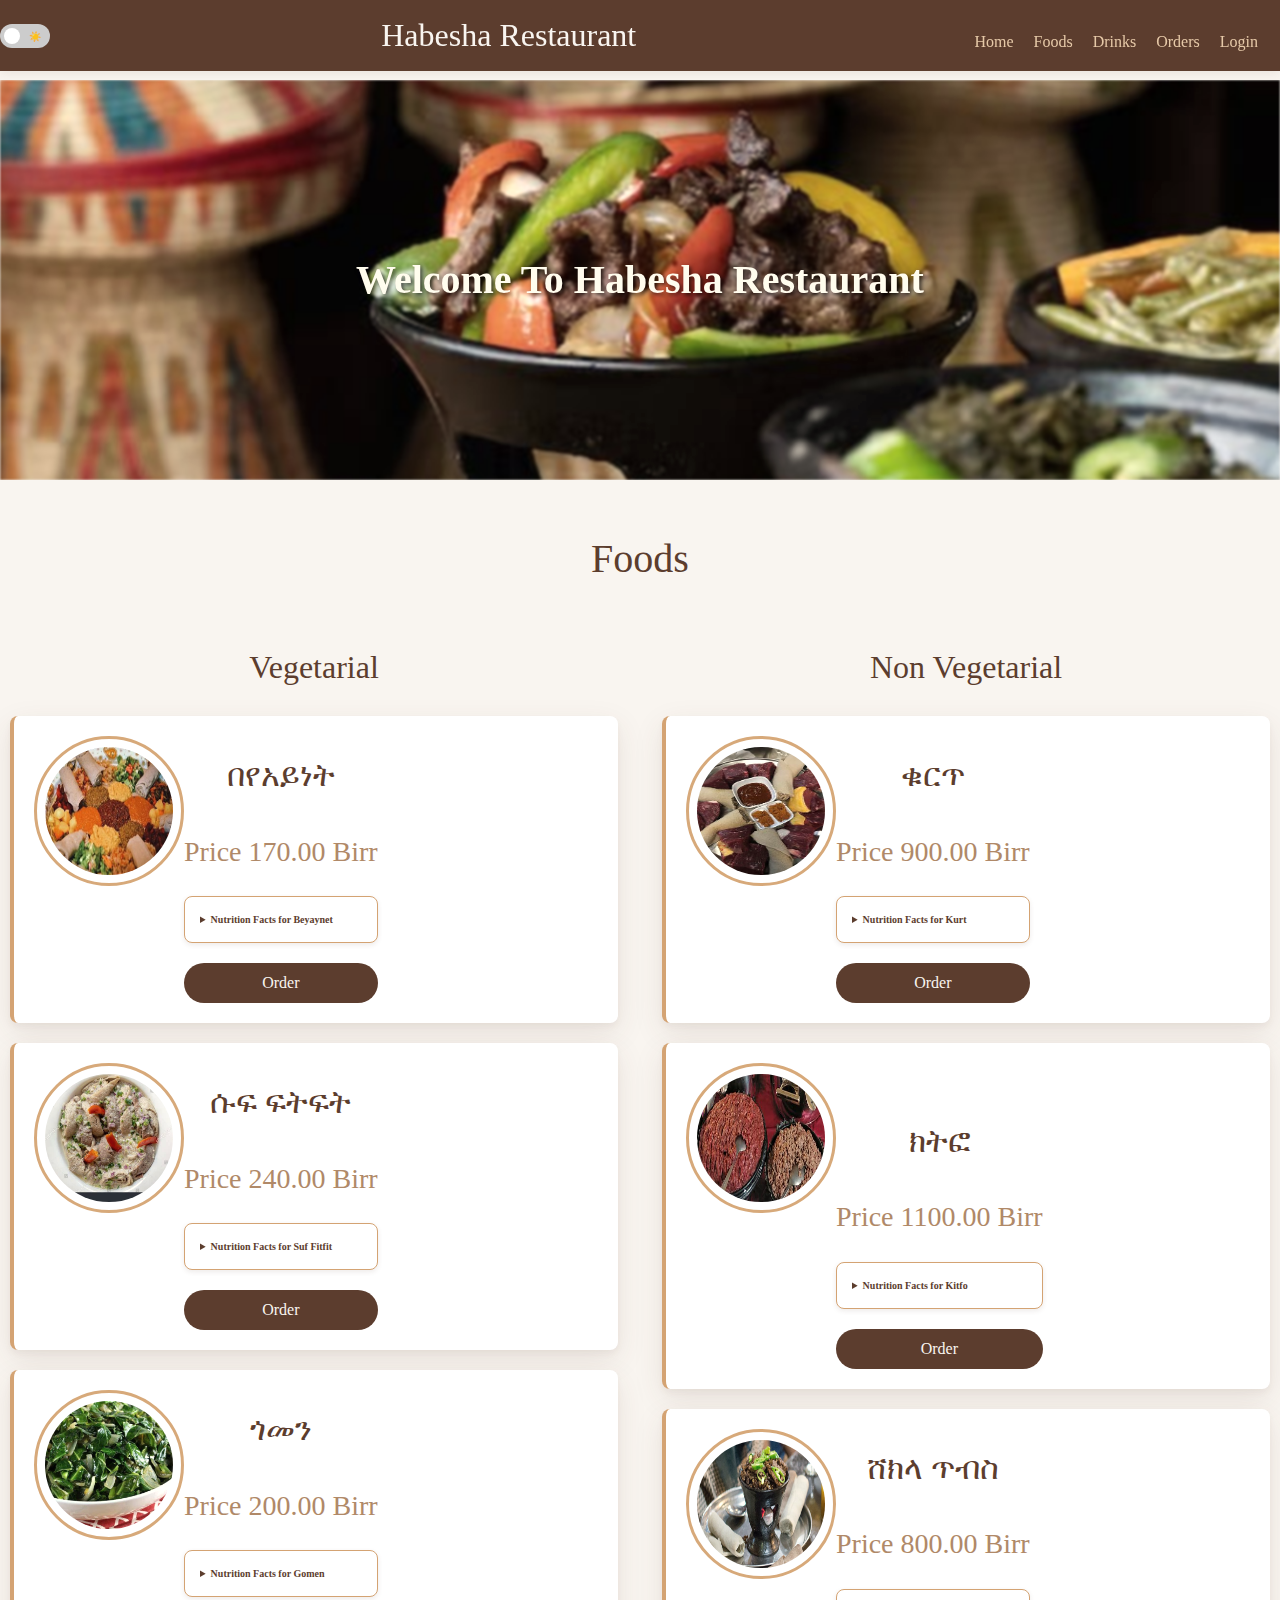
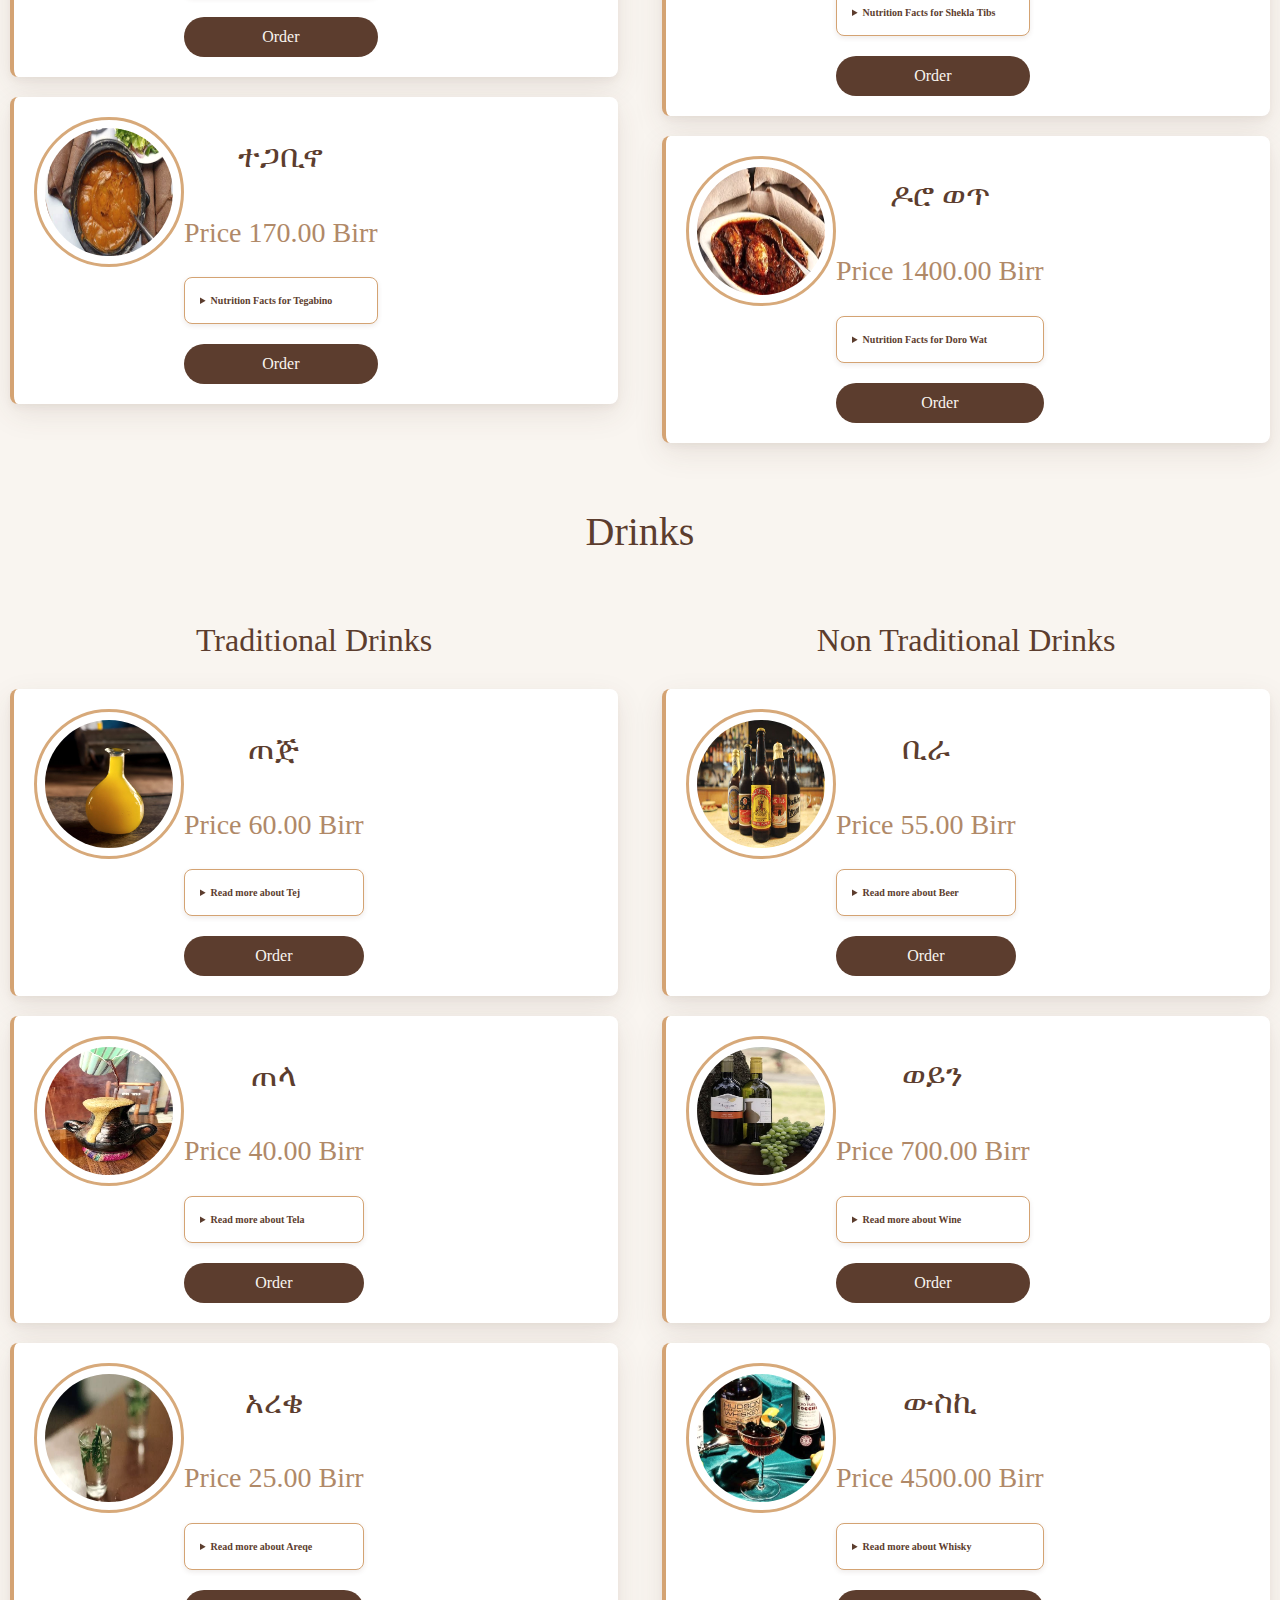
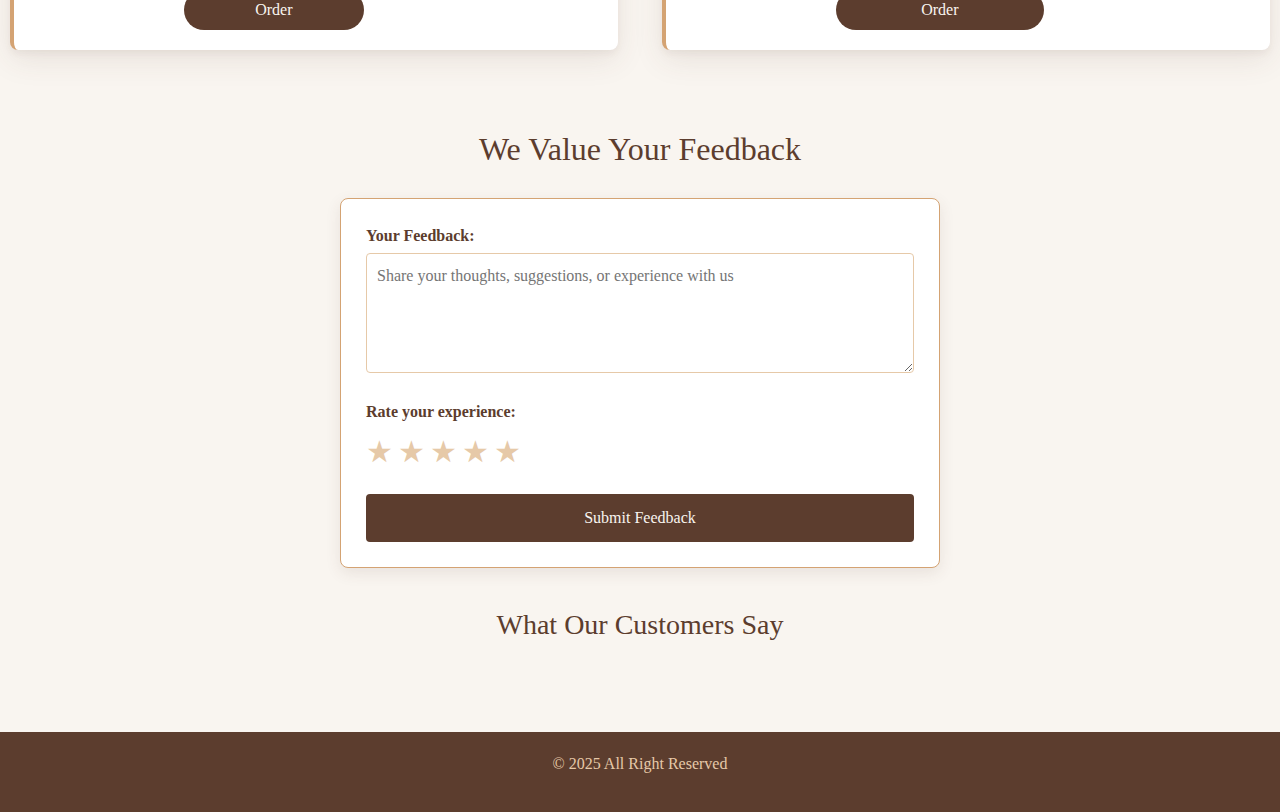
==== index.html @ 614ded80 "add enhanced dark mode feature in all pages" ====
<!DOCTYPE html>
<html lang="en">
<head>
    <meta charset="UTF-8">
    <meta name="viewport" content="width=device-width, initial-scale=1.0">
    <title>RESTAURANT MENU</title>
    <link href="https://cdn.jsdelivr.net/npm/bootstrap@5.3.3/dist/css/bootstrap.min.css" rel="stylesheet" integrity="sha384-QWTKZyjpPEjISv5WaRU9OFeRpok6YctnYmDr5pNlyT2bRjXh0JMhjY6hW+ALEwIH" crossorigin="anonymous">
    <link rel="stylesheet" href="styles/style.css">
</head>
<body>
    <div class="all">
        <div class="header">
            <div class="theme-switch-wrapper">
                <label class="theme-switch" for="checkbox">
                    <input type="checkbox" id="checkbox" />
                    <div class="slider"></div>
                </label>
            </div>
            
            <h1 class="">Habesha Restaurant</h1>
            <div class="menu-toggle">
                <span></span>
                <span></span>
                <span></span>
            </div>
            <nav class="">
                <a href="#home">Home</a>
                <a href="#foods">Foods</a>
                <a href="#drinks">Drinks</a>
                <a href="cart.html">Orders</a>
                <a href="login.html">Login</a>
            </nav>
            
        </div>
        
        <div class="home" id="home">
            <div class="main">
                <h1>Welcome To Habesha Restaurant</h1>
            </div>
            <div class="foods" id="foods">
                <h1>Foods</h1>
                <div class="food-type row">
                    <div class="vegetarial col-xs-12 col-sm-6">
                        <h2>Vegetarial</h2>
                        <div class="aynet">
                            <img src="images/aynet.jpg" alt="">
                        <div class="description">
                            <h2>በየአይነት</h2>
                            <h3>Price 170.00 Birr</h3>
                            <details>
                                <summary>Nutrition Facts for Beyaynet</summary>
                                <p><strong>Calories:</strong> 350-450 kcal</p>
                                <p><strong>Carbohydrates:</strong> 60-80g</p>
                                <p><strong>Protein:</strong> 15-20g</p>
                                <p><strong>Fat:</strong> 5-10g</p>
                                <p><strong>Cholesterol:</strong> 0mg</p>
                            </details>
                            <button>Order</button>
                        </div>
                        </div>
                        <div class="suf">
                            <img src="images/suf.jpg" alt="">
                        <div class="description">
                            <h2>ሱፍ ፍትፍት</h2>
                            <h3>Price 240.00 Birr</h3>
                            <details>
                                <summary>Nutrition Facts for Suf Fitfit</summary>
                                <p><strong>Calories:</strong> 350-450 kcal</p>
                                <p><strong>Carbohydrates:</strong> 30-40g</p>
                                <p><strong>Protein:</strong> 10-15g</p>
                                <p><strong>Fat:</strong> 20-30g</p>
                                <p><strong>Cholesterol:</strong> 0mg</p>
                            </details>
                            <button>Order</button>
                        </div>
                        </div>
                        <div class="gomen">
                            <img src="images/gomen.jpg" alt="">
                        <div class="description">
                            <h2>ጎመን</h2>
                            <h3>Price 200.00 Birr</h3>
                            <details>
                                <summary>Nutrition Facts for Gomen</summary>
                                <p><strong>Calories:</strong> 150-200 kcal</p>
                                <p><strong>Carbohydrates:</strong> 10-15g</p>
                                <p><strong>Protein:</strong> 5-10g</p>
                                <p><strong>Fat:</strong> 10-15g</p>
                                <p><strong>Cholesterol:</strong> 15-30mg</p>
                            </details>
                            <button>Order</button>
                        </div>
                        </div>
                        <div class="shuro">
                            <img src="images/tegabino.jpg" alt="">
                        <div class="description">
                            <h2>ተጋቢኖ</h2>
                            <h3>Price 170.00 Birr</h3>
                            <details>
                                <summary>Nutrition Facts for Tegabino</summary>
                                <p><strong>Calories:</strong> 300-400 kcal</p>
                                <p><strong>Carbohydrates:</strong> 45-60g</p>
                                <p><strong>Protein:</strong> 20-25g</p>
                                <p><strong>Fat:</strong> 5-10g</p>
                                <p><strong>Cholesterol:</strong> 0mg</p>
                            </details>
                            <button>Order</button>
                        </div>
                        </div>
                    </div>
                    <div class="non-vegetarial col-xs-12 col-sm-6">
                        <h2>Non Vegetarial</h2>
                        <div class="kurt">
                            <img src="images/kurt.jpg" alt="">
                        <div class="description">
                            <h2>ቁርጥ</h2>
                            <h3>Price 900.00 Birr</h3>
                            <details>
                                <summary>Nutrition Facts for Kurt</summary>
                                <p><strong>Calories:</strong> 250-300 kcal</p>
                                <p><strong>Carbohydrates:</strong> 0g</p>
                                <p><strong>Protein:</strong> 40-50g</p>
                                <p><strong>Fat:</strong> 10-15g</p>
                                <p><strong>Cholesterol:</strong> 80-120mg</p>
                            </details>
                            <button>Order</button>
                        </div>
                        </div>
                        <div class="kitfo">
                            <img src="images/kitfo.jpg" alt="">
                        <div class="description">
                            <h2><br>ክትፎ<br></h2>
                            <h3>Price 1100.00 Birr</h3>
                            <details>
                                <summary>Nutrition Facts for Kitfo</summary>
                                <p><strong>Calories:</strong> 500-600 kcal</p>
                                <p><strong>Carbohydrates:</strong> 0-5g</p>
                                <p><strong>Protein:</strong> 40-50g</p>
                                <p><strong>Fat:</strong> 40-50g</p>
                                <p><strong>Cholesterol:</strong> 120-150mg</p>
                            </details>
                            <button>Order</button>
                        </div>
                        </div>
                        <div class="shekla">
                            <img src="images/shekila.jpg" alt="">
                        <div class="description">
                            <h2>ሸክላ ጥብስ</h2>
                            <h3>Price 800.00 Birr</h3>
                            <details>
                                <summary>Nutrition Facts for Shekla Tibs</summary>
                                <p><strong>Calories:</strong> 450-550 kcal</p>
                                <p><strong>Carbohydrates:</strong> 10-20g</p>
                                <p><strong>Protein:</strong> 40-50g</p>
                                <p><strong>Fat:</strong> 30-40g</p>
                                <p><strong>Cholesterol:</strong> 80-120mg</p>
                            </details>
                            <button>Order</button>
                        </div>
                        </div>
                        <div class="doro">
                            <img src="images/doro.jpg" alt="">
                        <div class="description">
                            <h2>ዶሮ ወጥ</h2>
                            <h3>Price 1400.00 Birr</h3>
                            
                            <details>
                                <summary>Nutrition Facts for Doro Wat</summary>
                                <p><strong>Calories:</strong> 400-500 kcal</p>
                                <p><strong>Carbohydrates:</strong> 15-20g</p>
                                <p><strong>Protein:</strong> 35-40g</p>
                                <p><strong>Fat:</strong> 25-30g</p>
                                <p><strong>Cholesterol:</strong> 250-300mg</p>
                              </details> 
                              <button>Order</button>
                        </div>                         
                        </div>
                    </div>
            </div>
            <div class="drinks" id="drinks">
                <h1>Drinks</h1>
                <div class="drink-type row">
                    <div class="traditional-drinks col-xs-12 col-sm-6">
                        <h2>Traditional Drinks</h2>
                        <div class="tej">
                            <img src="images/tej.jpg" alt="">
                        <div class="description">
                            <h2>ጠጅ</h2>
                            <h3>Price 60.00 Birr</h3>
                            <details>
                                <summary>Read more about Tej</summary>
                                <p>Alcohol Content: <strong>6-11% ABV</strong></p>
                                <p>Tej is a traditional Ethiopian honey wine, fermented with gesho leaves. It has a sweet and slightly tangy taste.</p>
                              </details>
                            <button>Order</button>
                        </div>
                        </div>
                        <div class="tela">
                            <img src="images/tela.jpg" alt="">
                        <div class="description">
                            <h2>ጠላ</h2>
                            <h3>Price 40.00 Birr</h3>
                            <details>
                                <summary>Read more about Tela</summary>
                                <p>Alcohol Content: <strong>2-6% ABV</strong></p>
                                <p>Tella is a homemade Ethiopian and Eritrean beer brewed from barley, maize, wheat, or teff, with gesho leaves for fermentation.</p>
                              </details>
                            <button>Order</button>
                        </div>
                        </div>
                        <div class="areqe">
                            <img src="images/areqe.jpg" alt="">
                        <div class="description">
                            <h2>አረቄ</h2>
                            <h3>Price 25.00 Birr</h3>
                            <details>
                                <summary>Read more about Areqe </summary>
                                <p>Alcohol Content: <strong>40-50% ABV</strong></p>
                                <p>Areqe is a strong, clear distilled Ethiopian spirit, often homemade and known for its high alcohol concentration.</p>
                              </details>
                            <button>Order</button>
                        </div>
                        </div>
                    </div>
                    <div class="non-traditional-drinks col-xs-12 col-sm-6">
                        <h2>Non Traditional Drinks</h2>
                        <div class="beer">
                            <img src="images/beer.jpg" alt="">
                        <div class="description">
                            <h2>ቢራ</h2>
                            <h3>Price 55.00 Birr</h3>
                            <details>
                                <summary>Read more about Beer</summary>
                                <p>Alcohol Content: <strong>4-7% ABV</strong></p>
                                <p>Beer is a fermented alcoholic beverage made from barley, hops, water, and yeast. Types include lager, ale, stout, and pilsner.</p>
                              </details>
                            <button>Order</button>
                        </div>
                        </div>
                        <div class="wine">
                            <img src="images/wine.jpg" alt="">
                        <div class="description">
                            <h2>ወይን</h2>
                            <h3>Price 700.00 Birr</h3>
                            <details>
                                <summary>Read more about Wine</summary>
                                <p>Alcohol Content: <strong>10-15% ABV</strong></p>
                                <p>Wine is an alcoholic beverage made from fermented grapes. Varieties include red, white, rosé, sparkling, and fortified wines.</p>
                              </details>                           
                            <button>Order</button>
                        </div>
                        </div>
                        <div class="whisky">
                            <img src="images/whisky.jpg" alt="">
                        <div class="description">
                            <h2>ውስኪ</h2>
                            <h3>Price 4500.00 Birr</h3>
                            <details>
                                <summary>Read more about Whisky </summary>
                                <p>Alcohol Content: <strong>40-50% ABV</strong></p>
                                <p>Whisky is a distilled alcoholic drink made from fermented grain mash and aged in wooden casks. Popular types include Scotch, Irish whiskey, bourbon, and rye whiskey.</p>
                              </details>
                            <button>Order</button>
                        </div>
                        </div>
                    </div>
                </div>
            </div>
        </div>
    </div>
    <div class="feedback-section" id="feedback">
        <h2>We Value Your Feedback</h2>
        <div class="feedback-form">
            <div class="form-group">
                <label for="comment">Your Feedback:</label>
                <textarea id="comment" placeholder="Share your thoughts, suggestions, or experience with us"></textarea>
            </div>
            <div class="rating">
                <p>Rate your experience:</p>
                <div class="stars">
                    <span class="star" data-rating="1">★</span>
                    <span class="star" data-rating="2">★</span>
                    <span class="star" data-rating="3">★</span>
                    <span class="star" data-rating="4">★</span>
                    <span class="star" data-rating="5">★</span>
                </div>
            </div>
            <button id="submit-feedback">Submit Feedback</button>
        </div>
        <div class="comments-container">
            <h3>What Our Customers Say</h3>
            <div id="comments-list">
            </div>
        </div>
    </div>
    
    <div class="footer">
        <p>&copy; 2025 All Right Reserved </p>
    </div>
    </div>

    <script src="scripts/main.js"></script>
</body>
</html>
---- styles/style.css ----
/* Dark mode toggle switch styles and variables */
:root {
    /* Light mode (default) variables */
    --bg-color: #f9f5f0;
    --header-bg: #5c3d2e;
    --header-text: #f9f5f0;
    --nav-link: #e6c9a8;
    --nav-hover-bg: #d4a373;
    --nav-hover-text: #5c3d2e;
    --main-text: #5c3d2e;
    --card-bg: #ffffff;
    --card-border: #d4a373;
    --card-hover-border: #5c3d2e;
    --price-text: #b08968;
    --button-bg: #5c3d2e;
    --button-text: #f9f5f0;
    --button-hover-bg: #d4a373;
    --button-hover-text: #5c3d2e;
    --footer-bg: #5c3d2e;
    --footer-text: #e6c9a8;
    --form-border: #e6c9a8;
    --form-focus-border: #d4a373;
    --star-color: #e6c9a8;
    --star-selected: #d4a373;
    --shadow-color: rgba(92, 61, 46, 0.1);
    --shadow-hover: rgba(92, 61, 46, 0.2);
}

/* Dark mode variables */
[data-theme="dark"] {
    --bg-color: #1a1a1a;
    --header-bg: #2c2c2c;
    --header-text: #e0e0e0;
    --nav-link: #b08968;
    --nav-hover-bg: #5c3d2e;
    --nav-hover-text: #f9f5f0;
    --main-text: #d4a373;
    --card-bg: #2c2c2c;
    --card-border: #5c3d2e;
    --card-hover-border: #d4a373;
    --price-text: #d4a373;
    --button-bg: #d4a373;
    --button-text: #2c2c2c;
    --button-hover-bg: #5c3d2e;
    --button-hover-text: #f9f5f0;
    --footer-bg: #2c2c2c;
    --footer-text: #d4a373;
    --form-border: #5c3d2e;
    --form-focus-border: #d4a373;
    --star-color: #5c3d2e;
    --star-selected: #d4a373;
    --shadow-color: rgba(0, 0, 0, 0.2);
    --shadow-hover: rgba(0, 0, 0, 0.3);
}

/* Dark mode toggle switch */
.theme-switch-wrapper {
    display: flex;
    align-items: center;
    position: absolute;
    top: 15px;
    right: 60px;
    z-index: 1001;
}

.theme-switch {
    display: inline-block;
    height: 24px;
    position: relative;
    width: 50px;
}

.theme-switch input {
    display: none;
}

.slider {
    background-color: #ccc;
    bottom: 0;
    cursor: pointer;
    left: 0;
    position: absolute;
    right: 0;
    top: 0;
    transition: .4s;
    border-radius: 34px;
}

.slider:before {
    background-color: white;
    bottom: 4px;
    content: "";
    height: 16px;
    left: 4px;
    position: absolute;
    transition: .4s;
    width: 16px;
    border-radius: 50%;
}

input:checked + .slider {
    background-color: #d4a373;
}

input:checked + .slider:before {
    transform: translateX(26px);
}

.slider:after {
    content: '☀️';
    color: #5c3d2e;
    display: block;
    position: absolute;
    transform: translate(-50%,-50%);
    top: 50%;
    left: 70%;
    font-size: 10px;
}

input:checked + .slider:after {
    content: '🌙';
    left: 30%;
}

/* Apply CSS variables to existing elements */
* {
    box-sizing: border-box;
    margin: 0;
    padding: 0;
    font-family:'Times New Roman', Times, serif;
}

body {
    background-color: var(--bg-color);
    transition: background-color 0.3s ease;
}

.header {
    display: flex;
    flex-direction: column;
    align-items: center;
    background-color: var(--header-bg);
    position: fixed;
    width: 100%;
    top: 0;
    left: 0;
    z-index: 1000;
    padding: 0px;
    box-shadow: 0 2px 10px var(--shadow-color);
    transition: background-color 0.3s ease;
}

.header h1 {
    padding: 5px;
    margin: 5px 0;
    color: var(--header-text);
    font-size: 1.5rem; 
    text-align: center;
    transition: color 0.3s ease;
}

.header nav {
    display: flex;
    flex-wrap: wrap;
    justify-content: center;
    width: 100%;
    padding: 5px;
    margin: 0;
}

.header nav a {
    padding: 5px;
    margin: 3px;
    padding-bottom: 0;
    text-decoration: none;
    color: var(--nav-link);
    border-radius: px;
    font-size: 0.9rem;
    transition: all 0.3s ease;
}

.header nav a:hover {
    background-color: var(--nav-hover-bg);
    color: var(--nav-hover-text);
}

.cart-icon img {
    width: 30px;
    height: 25px;
    border-radius: 5px;
    filter: brightness(0) invert(1);
}

.menu-toggle {
    display: none;
    cursor: pointer;
    position: absolute;
    top: 15px;
    right: 15px;
}

.menu-toggle span {
    display: block;
    width: 25px;
    height: 3px;
    margin: 5px 0;
    background-color: var(--header-text);
    border-radius: 3px;
    transition: background-color 0.3s ease;
}

@media (max-width: 480px) {
    .header nav {
        display: none; 
        flex-direction: column;
        align-items: center;
        width: 100%;
    }
    
    .header nav.active {
        display: flex; 
    }
    
    .menu-toggle {
        display: block;
    }
    
    .header {
        align-items: flex-start;
    }
    
    .header h1 {
        margin-right: 50px; 
    }
    
    .theme-switch-wrapper {
        top: 15px;
        right: 50px;
    }
}

@media (min-width: 768px) {
    .header {
        flex-direction: row;
        justify-content: space-between;
        padding: 0;
    }
    
    .header h1 {
        font-size: 1.8rem;
        margin: 10px;
        text-align: left;
    }
    
    .header nav {
        width: auto;
        margin: 7px;
        margin-top: 20px;
        justify-content: flex-end;
    }
    
    .header nav a {
        font-size: 1rem;
        padding: 5px;
    }
    
    .cart-icon img {
        width: 40px;
        height: 35px;
    }
    
    .theme-switch-wrapper {
        position: relative;
        top: 0;
        right: 0;
        margin-right: 15px;
    }
}

@media (min-width: 1024px) {
    .header h1 {
        font-size: 2rem;
    }
    
    .header nav a {
        margin: 0 5px;
    }
}

.main {
    margin-top: 80px;
    height: 400px;
    width: 100%;
    background-image: url('../images/bg-image.jpg');
    background-size: cover;
    background-position: center;
    background-repeat: no-repeat;
    position: relative;
    overflow: hidden;
    filter: sepia(15%);
}

[data-theme="dark"] .main {
    filter: sepia(15%) brightness(0.8);
}

.main::before {
    content: "";
    position: absolute;
    top: 0;
    left: 0;
    right: 0;
    bottom: 0;
    background-image: url('../images/bg-photo.jpg');
    background-size: cover;
    background-position: center;
    background-repeat: no-repeat;
    filter: blur(1px) sepia(15%);
    z-index: -1;
}

[data-theme="dark"] .main::before {
    filter: blur(1px) sepia(15%) brightness(0.7);
}

.main h1 {
    position: relative;
    color: var(--header-text);
    text-align: center;
    padding: 20px;
    margin: 0;
    font-size: 2.5rem;
    font-weight: bold;
    text-shadow: 2px 2px 4px rgba(0, 0, 0, 0.7);
    z-index: 1;
    position: absolute;
    top: 50%;
    left: 0;
    right: 0;
    transform: translateY(-50%);
    width: 100%;
    height: 100%;
    padding: 15px 0;
    border-radius: 0;
    border-left: none;
    display: flex;
    justify-content: center;
    align-items: center;
    transition: color 0.3s ease;
}

.drinks, .foods {
    display: flex;
    flex-direction: column;
    margin-top: 10px;
}

.drink-type, .food-type {
    display: flex;
    flex-direction: row;
    justify-content: space-around;
}

.drinks h1, .foods h1 {
    align-self: center;
    color: var(--main-text);
    padding: 30px;
    margin: 15px;
    transition: color 0.3s ease;
}

.drinks img, .foods img {
    width: 150px;
    height: 150px;
    padding: 8px;
    border-radius: 50%;
    border: 3px solid var(--card-border);
    filter: sepia(15%);
    transition: all 0.3s ease, border-color 0.3s ease;
}

[data-theme="dark"] .drinks img, 
[data-theme="dark"] .foods img {
    filter: sepia(15%) brightness(0.9);
}

.drinks img:hover, .foods img:hover {
    transform: scale(1.05);
    border-color: var(--card-hover-border);
}

.traditional-drinks, .non-traditional-drinks, .vegetarial, .non-vegetarial {
    display: flex;
    flex-direction: column;
}

.drinks .traditional-drinks h2, .drinks .non-traditional-drinks h2, .vegetarial h2, .non-vegetarial h2 {
    align-self: center;
    padding: 10px;
    margin: 10px;
    color: var(--main-text);
    transition: color 0.3s ease;
}

.tej, .tela, .areqe, .beer, .wine, .whisky, .aynet, .suf, .shuro, .gomen, .kitfo, .shekla, .doro, .kurt {
    display: flex;
    padding: 20px;
    margin: 10px;
    transition: transform 0.3s ease, box-shadow 0.3s ease, background-color 0.3s ease;
    box-shadow: 0 10px 30px var(--shadow-color), 0 4px 6px rgba(92, 61, 46, 0.05);
    background-color: var(--card-bg);
    border-radius: 8px;
    border-left: 4px solid var(--card-border);
}

.tej:hover, .tela:hover, .areqe:hover, .beer:hover, .whisky:hover, .wine:hover, .aynet:hover, .suf:hover, .gomen:hover, .shuro:hover, .kurt:hover, .kitfo:hover, .shekla:hover, .doro:hover {
    transform: translateY(-10px) scale(1.05);
    box-shadow: 0 10px 20px var(--shadow-hover);
    border-left: 4px solid var(--card-hover-border);
}

.description {
    display: flex;
    flex-direction: column;
    justify-content: center;
}

.description h2 {
    color: var(--main-text);
    transition: color 0.3s ease;
}

.description h3 {
    color: var(--price-text);
    padding: 20px 0;
    transition: color 0.3s ease;
}

.description button {
    background-color: var(--button-bg);
    color: var(--button-text);
    padding: 8px 0px;
    border: none;
    border-radius: 25px;
    margin-top: 10px;
    cursor: pointer;
    transition: all 0.3s ease;
}

.description button:hover {
    background-color: var(--button-hover-bg);
    color: var(--button-hover-text);
    border: none;
}

.footer {
    display: flex;
    justify-content: center;
    background-color: var(--footer-bg);
    color: var(--footer-text);
    bottom: 0;
    right: 0;
    left: 0;
    padding: 20px;
    margin-top: 30px;
    transition: background-color 0.3s ease, color 0.3s ease;
}

details {
    background: var(--card-bg);
    padding: 15px;
    border-radius: 8px;
    box-shadow: 0 2px 5px var(--shadow-color);
    margin-bottom: 10px;
    cursor: pointer;
    transition: 0.3s, background-color 0.3s ease;
    border: 1px solid var(--card-border);
}

details:hover {
    box-shadow: 0 4px 8px var(--shadow-hover);
}

summary {
    font-size: 10px;
    font-weight: bold;
    color: var(--main-text);
    cursor: pointer;
    transition: color 0.3s ease;
}

details p {
    margin: 10px 0 0;
    color: var(--main-text);
    font-size: 8px;
    transition: color 0.3s ease;
}

.feedback-section {
    padding: 40px 20px;
    background-color: var(--bg-color);
    margin-top: 30px;
    transition: background-color 0.3s ease;
}

.feedback-section h2 {
    text-align: center;
    color: var(--main-text);
    margin-bottom: 30px;
    transition: color 0.3s ease;
}

.feedback-form {
    max-width: 600px;
    margin: 0 auto;
    background: var(--card-bg);
    padding: 25px;
    border-radius: 8px;
    box-shadow: 0 5px 15px var(--shadow-color);
    border: 1px solid var(--card-border);
    transition: background-color 0.3s ease, border-color 0.3s ease;
}

.form-group {
    margin-bottom: 20px;
}

.form-group label {
    display: block;
    margin-bottom: 5px;
    font-weight: bold;
    color: var(--main-text);
    transition: color 0.3s ease;
}

.form-group input,
.form-group textarea {
    width: 100%;
    padding: 10px;
    border: 1px solid var(--form-border);
    border-radius: 4px;
    font-size: 16px;
    background-color: var(--card-bg);
    color: var(--main-text);
    transition: border-color 0.3s ease, background-color 0.3s ease, color 0.3s ease;
}

.form-group input:focus,
.form-group textarea:focus {
    outline: none;
    border-color: var(--form-focus-border);
}

.form-group textarea {
    height: 120px;
    resize: vertical;
}

.rating {
    margin-bottom: 20px;
}

.rating p {
    margin-bottom: 5px;
    font-weight: bold;
    color: var(--main-text);
    transition: color 0.3s ease;
}

.stars {
    display: flex;
}

.star {
    font-size: 30px;
    color: var(--star-color);
    cursor: pointer;
    transition: color 0.2s;
    margin-right: 5px;
}

.star:hover,
.star.selected {
    color: var(--star-selected);
}

#submit-feedback {
    background-color: var(--button-bg);
    color: var(--button-text);
    border: none;
    padding: 12px 20px;
    border-radius: 4px;
    font-size: 16px;
    cursor: pointer;
    width: 100%;
    transition: all 0.3s ease;
}

#submit-feedback:hover {
    background-color: var(--button-hover-bg);
    color: var(--button-hover-text);
    border: none;
}

.comments-container {
    max-width: 800px;
    margin: 40px auto 0;
}

.comments-container h3 {
    text-align: center;
    color: var(--main-text);
    margin-bottom: 20px;
    transition: color 0.3s ease;
}

.comment {
    background: var(--card-bg);
    padding: 20px;
    border-radius: 8px;
    box-shadow: 0 2px 10px var(--shadow-color);
    margin-bottom: 20px;
    border: 1px solid var(--form-border);
    border-left: 4px solid var(--card-border);
    transition: background-color 0.3s ease, border-color 0.3s ease;
}

.comment-header {
    display: flex;
    justify-content: space-between;
    align-items: center;
    margin-bottom: 10px;
    flex-wrap: wrap;
}

.comment-header h4 {
    margin: 0;
    color: var(--main-text);
    transition: color 0.3s ease;
}

.comment-rating {
    display: flex;
}

.comment-rating .star {
    font-size: 16px;
    margin-right: 2px;
    color: var(--star-selected);
}

.comment-date {
    color: var(--price-text);
    font-size: 14px;
    transition: color 0.3s ease;
}

.comment-text {
    color: var(--main-text);
    line-height: 1.5;
    transition: color 0.3s ease;
}

.no-comments {
    text-align: center;
    color: var(--price-text);
    font-style: italic;
    transition: color 0.3s ease;
}

@media (max-width: 768px) {
    .comment-header {
        flex-direction: column;
        align-items: flex-start;
    }
    
    .comment-rating {
        margin: 5px 0;
    }
    
    .theme-switch-wrapper {
        top: 15px;
        right: 50px;
    }
}
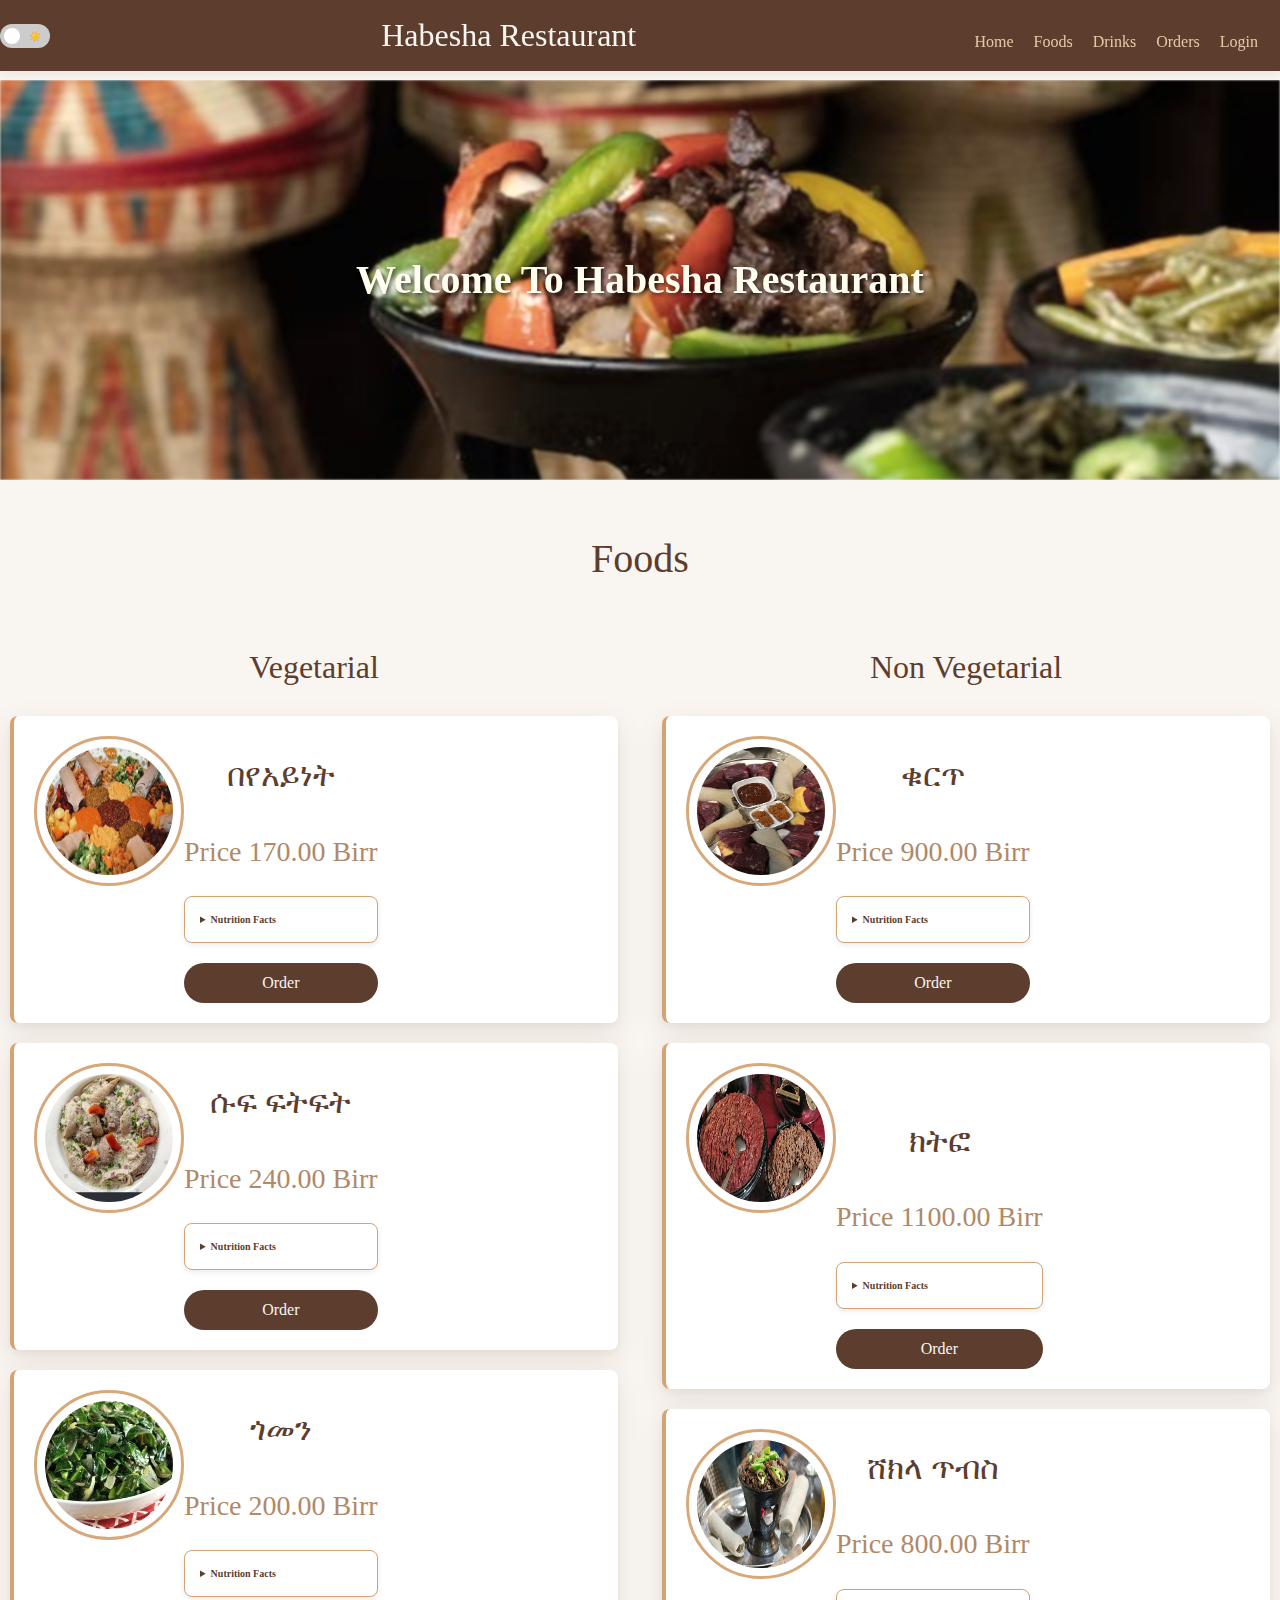
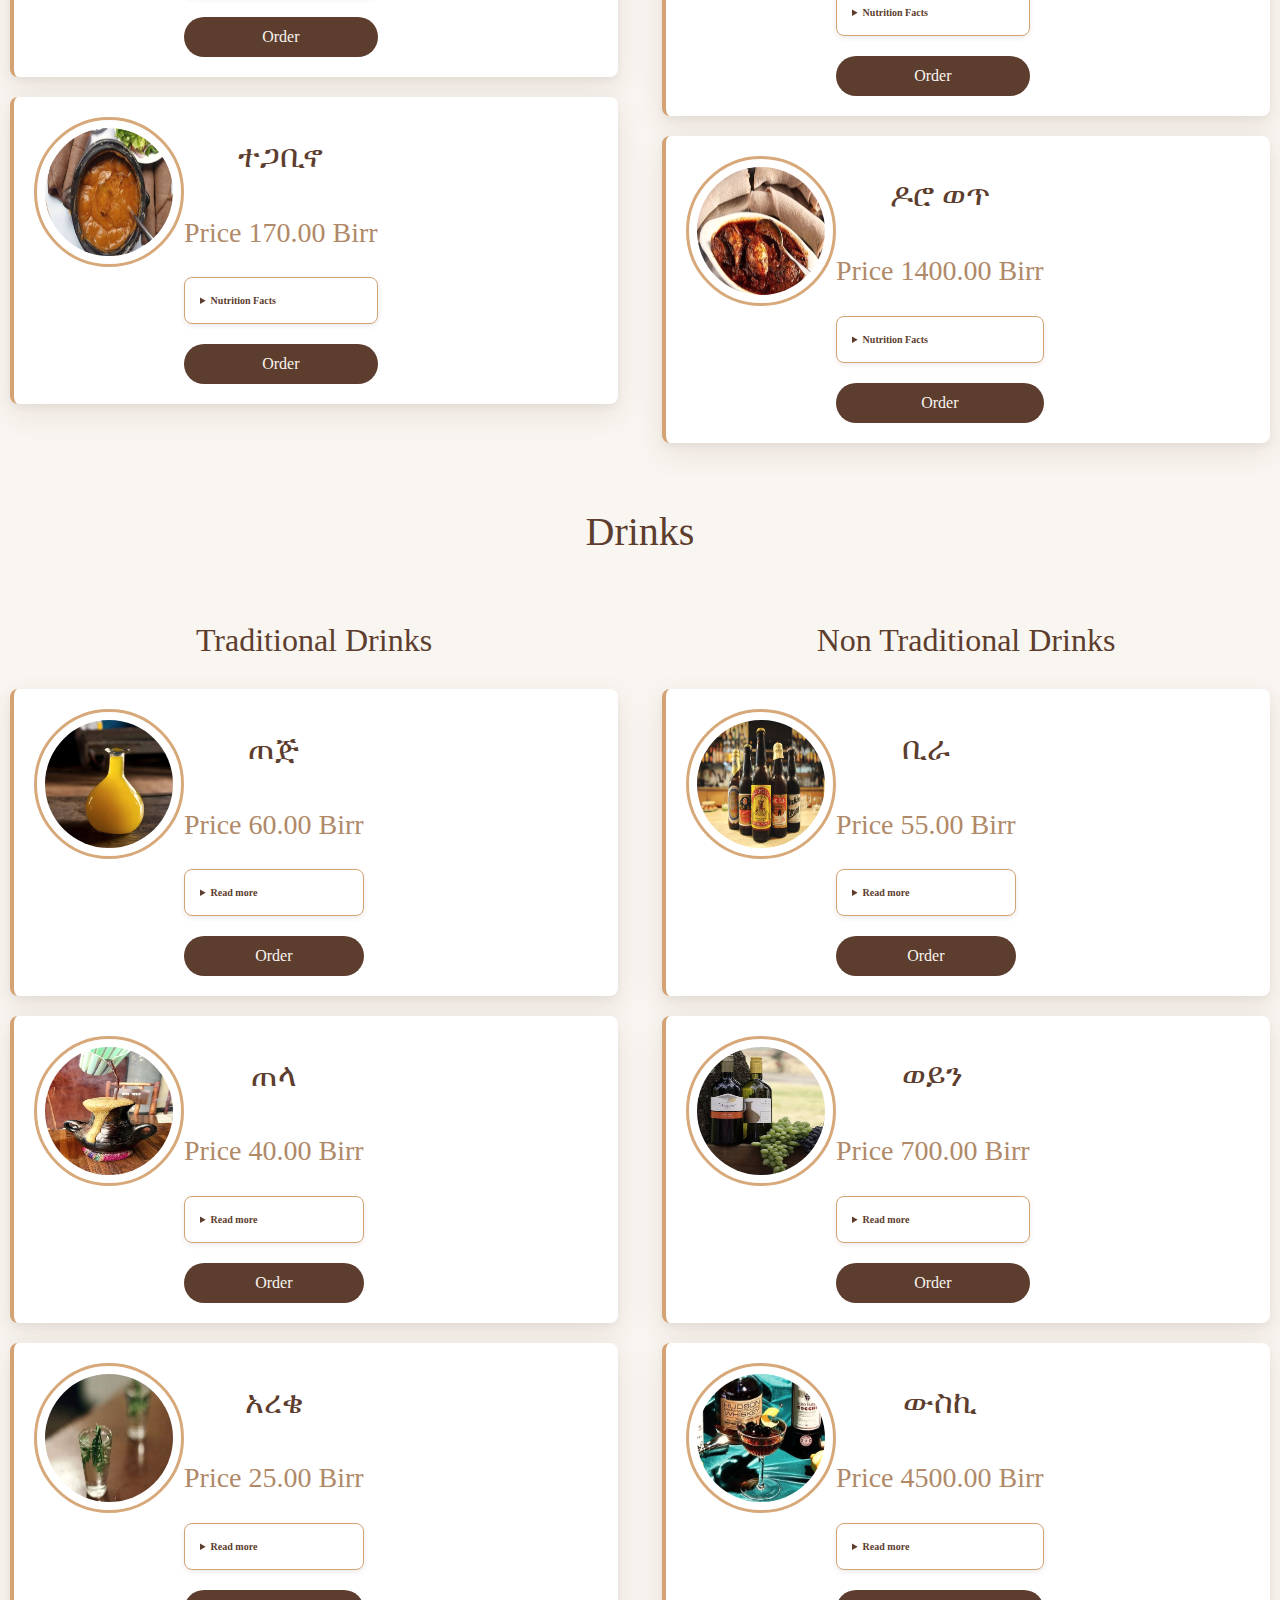
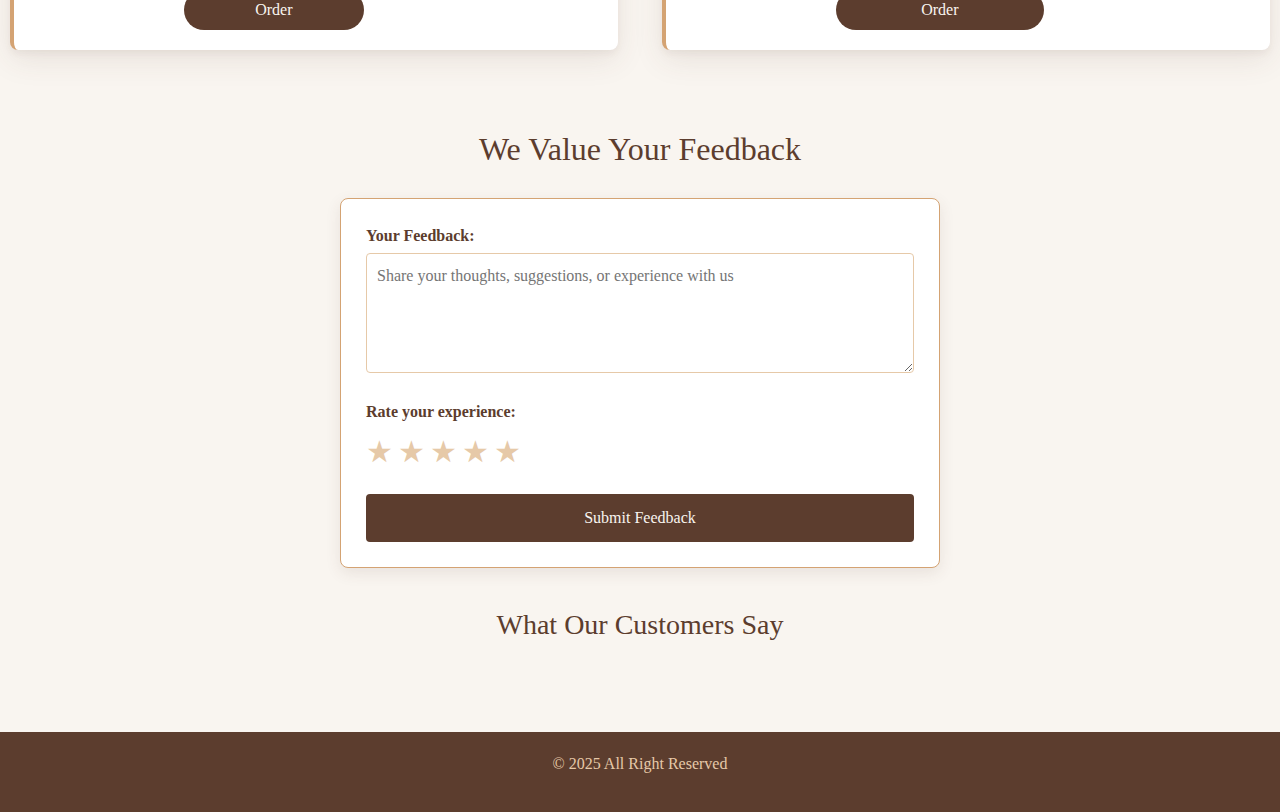
==== commit 5f223011: "adding the payment section" ====
--- a/index.html
+++ b/index.html
@@ -48,7 +48,7 @@
                             <h2>በየአይነት</h2>
                             <h3>Price 170.00 Birr</h3>
                             <details>
-                                <summary>Nutrition Facts for Beyaynet</summary>
+                                <summary>Nutrition Facts</summary>
                                 <p><strong>Calories:</strong> 350-450 kcal</p>
                                 <p><strong>Carbohydrates:</strong> 60-80g</p>
                                 <p><strong>Protein:</strong> 15-20g</p>
@@ -64,7 +64,7 @@
                             <h2>ሱፍ ፍትፍት</h2>
                             <h3>Price 240.00 Birr</h3>
                             <details>
-                                <summary>Nutrition Facts for Suf Fitfit</summary>
+                                <summary>Nutrition Facts</summary>
                                 <p><strong>Calories:</strong> 350-450 kcal</p>
                                 <p><strong>Carbohydrates:</strong> 30-40g</p>
                                 <p><strong>Protein:</strong> 10-15g</p>
@@ -80,7 +80,7 @@
                             <h2>ጎመን</h2>
                             <h3>Price 200.00 Birr</h3>
                             <details>
-                                <summary>Nutrition Facts for Gomen</summary>
+                                <summary>Nutrition Facts</summary>
                                 <p><strong>Calories:</strong> 150-200 kcal</p>
                                 <p><strong>Carbohydrates:</strong> 10-15g</p>
                                 <p><strong>Protein:</strong> 5-10g</p>
@@ -96,7 +96,7 @@
                             <h2>ተጋቢኖ</h2>
                             <h3>Price 170.00 Birr</h3>
                             <details>
-                                <summary>Nutrition Facts for Tegabino</summary>
+                                <summary>Nutrition Facts</summary>
                                 <p><strong>Calories:</strong> 300-400 kcal</p>
                                 <p><strong>Carbohydrates:</strong> 45-60g</p>
                                 <p><strong>Protein:</strong> 20-25g</p>
@@ -115,7 +115,7 @@
                             <h2>ቁርጥ</h2>
                             <h3>Price 900.00 Birr</h3>
                             <details>
-                                <summary>Nutrition Facts for Kurt</summary>
+                                <summary>Nutrition Facts</summary>
                                 <p><strong>Calories:</strong> 250-300 kcal</p>
                                 <p><strong>Carbohydrates:</strong> 0g</p>
                                 <p><strong>Protein:</strong> 40-50g</p>
@@ -131,7 +131,7 @@
                             <h2><br>ክትፎ<br></h2>
                             <h3>Price 1100.00 Birr</h3>
                             <details>
-                                <summary>Nutrition Facts for Kitfo</summary>
+                                <summary>Nutrition Facts</summary>
                                 <p><strong>Calories:</strong> 500-600 kcal</p>
                                 <p><strong>Carbohydrates:</strong> 0-5g</p>
                                 <p><strong>Protein:</strong> 40-50g</p>
@@ -147,7 +147,7 @@
                             <h2>ሸክላ ጥብስ</h2>
                             <h3>Price 800.00 Birr</h3>
                             <details>
-                                <summary>Nutrition Facts for Shekla Tibs</summary>
+                                <summary>Nutrition Facts</summary>
                                 <p><strong>Calories:</strong> 450-550 kcal</p>
                                 <p><strong>Carbohydrates:</strong> 10-20g</p>
                                 <p><strong>Protein:</strong> 40-50g</p>
@@ -164,7 +164,7 @@
                             <h3>Price 1400.00 Birr</h3>
                             
                             <details>
-                                <summary>Nutrition Facts for Doro Wat</summary>
+                                <summary>Nutrition Facts</summary>
                                 <p><strong>Calories:</strong> 400-500 kcal</p>
                                 <p><strong>Carbohydrates:</strong> 15-20g</p>
                                 <p><strong>Protein:</strong> 35-40g</p>
@@ -187,7 +187,7 @@
                             <h2>ጠጅ</h2>
                             <h3>Price 60.00 Birr</h3>
                             <details>
-                                <summary>Read more about Tej</summary>
+                                <summary>Read more</summary>
                                 <p>Alcohol Content: <strong>6-11% ABV</strong></p>
                                 <p>Tej is a traditional Ethiopian honey wine, fermented with gesho leaves. It has a sweet and slightly tangy taste.</p>
                               </details>
@@ -200,7 +200,7 @@
                             <h2>ጠላ</h2>
                             <h3>Price 40.00 Birr</h3>
                             <details>
-                                <summary>Read more about Tela</summary>
+                                <summary>Read more</summary>
                                 <p>Alcohol Content: <strong>2-6% ABV</strong></p>
                                 <p>Tella is a homemade Ethiopian and Eritrean beer brewed from barley, maize, wheat, or teff, with gesho leaves for fermentation.</p>
                               </details>
@@ -213,7 +213,7 @@
                             <h2>አረቄ</h2>
                             <h3>Price 25.00 Birr</h3>
                             <details>
-                                <summary>Read more about Areqe </summary>
+                                <summary>Read more </summary>
                                 <p>Alcohol Content: <strong>40-50% ABV</strong></p>
                                 <p>Areqe is a strong, clear distilled Ethiopian spirit, often homemade and known for its high alcohol concentration.</p>
                               </details>
@@ -229,7 +229,7 @@
                             <h2>ቢራ</h2>
                             <h3>Price 55.00 Birr</h3>
                             <details>
-                                <summary>Read more about Beer</summary>
+                                <summary>Read more</summary>
                                 <p>Alcohol Content: <strong>4-7% ABV</strong></p>
                                 <p>Beer is a fermented alcoholic beverage made from barley, hops, water, and yeast. Types include lager, ale, stout, and pilsner.</p>
                               </details>
@@ -242,7 +242,7 @@
                             <h2>ወይን</h2>
                             <h3>Price 700.00 Birr</h3>
                             <details>
-                                <summary>Read more about Wine</summary>
+                                <summary>Read more</summary>
                                 <p>Alcohol Content: <strong>10-15% ABV</strong></p>
                                 <p>Wine is an alcoholic beverage made from fermented grapes. Varieties include red, white, rosé, sparkling, and fortified wines.</p>
                               </details>                           
@@ -255,7 +255,7 @@
                             <h2>ውስኪ</h2>
                             <h3>Price 4500.00 Birr</h3>
                             <details>
-                                <summary>Read more about Whisky </summary>
+                                <summary>Read more </summary>
                                 <p>Alcohol Content: <strong>40-50% ABV</strong></p>
                                 <p>Whisky is a distilled alcoholic drink made from fermented grain mash and aged in wooden casks. Popular types include Scotch, Irish whiskey, bourbon, and rye whiskey.</p>
                               </details>
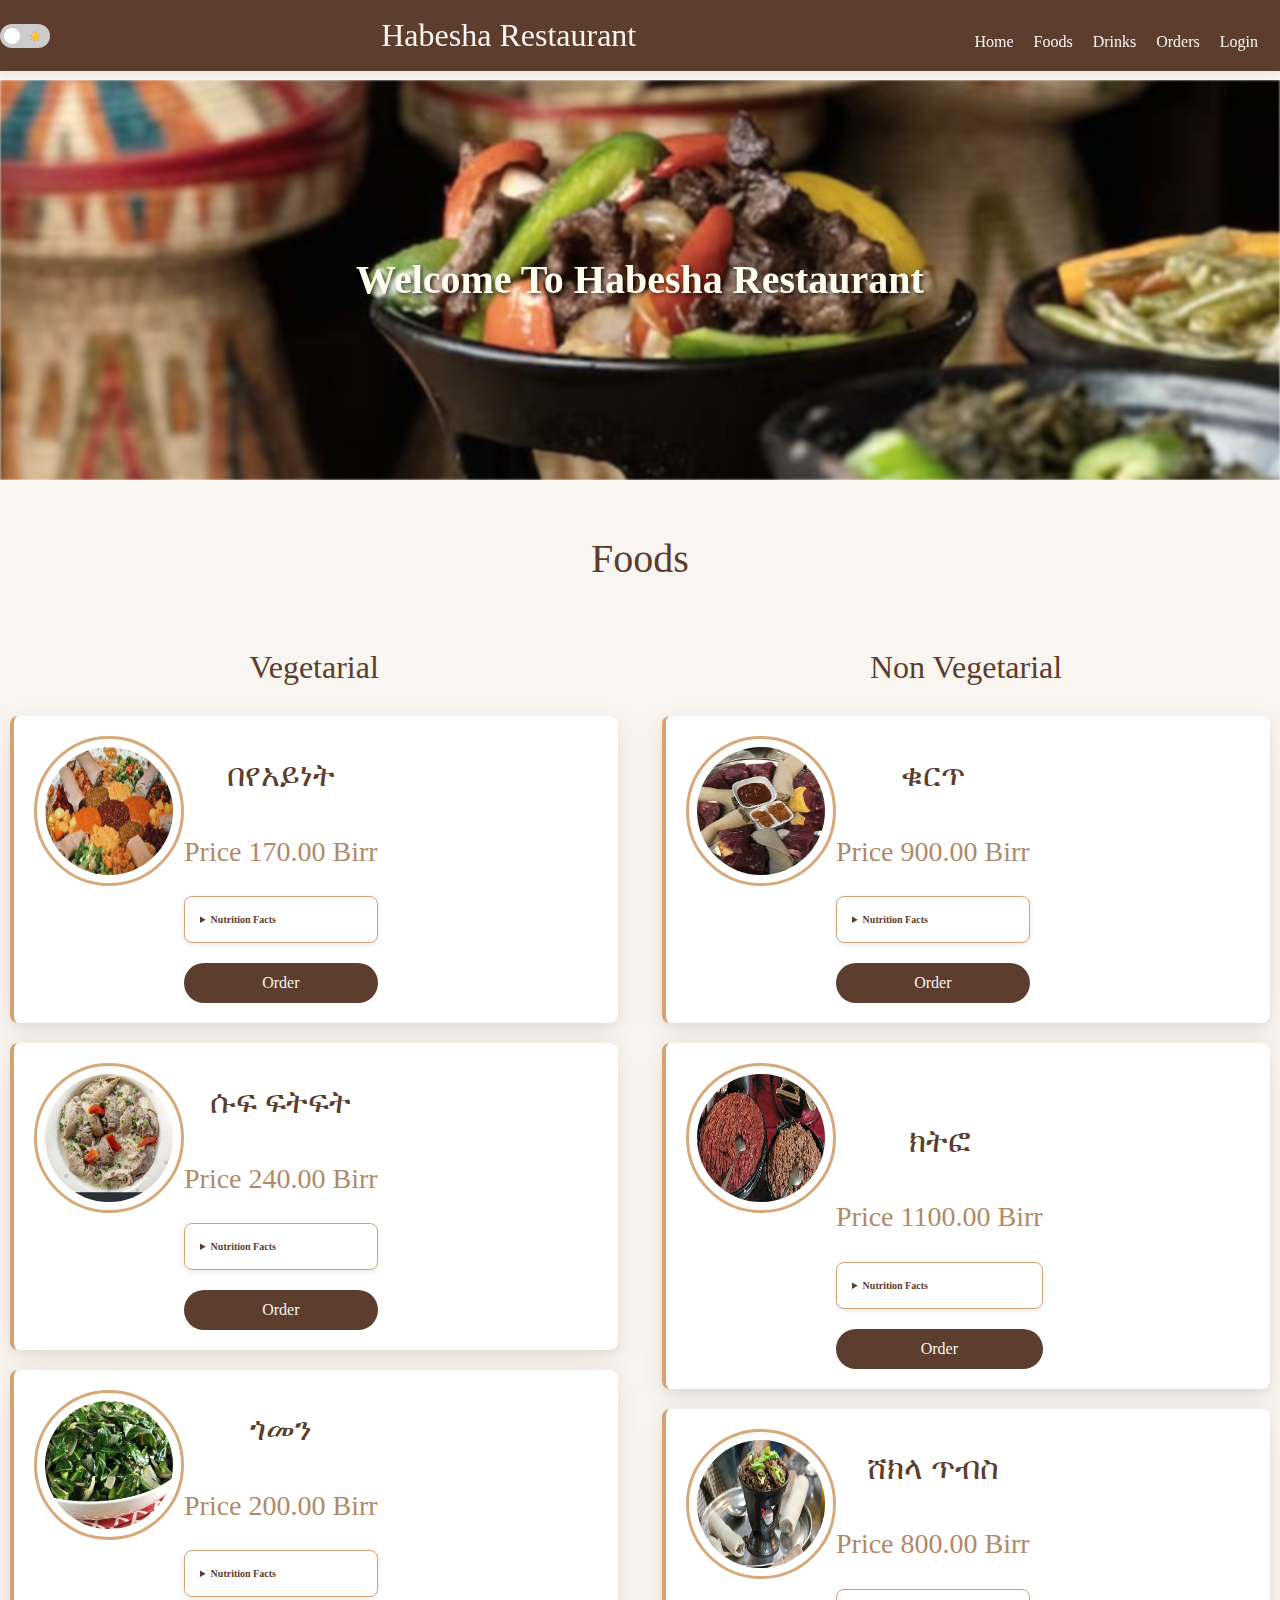
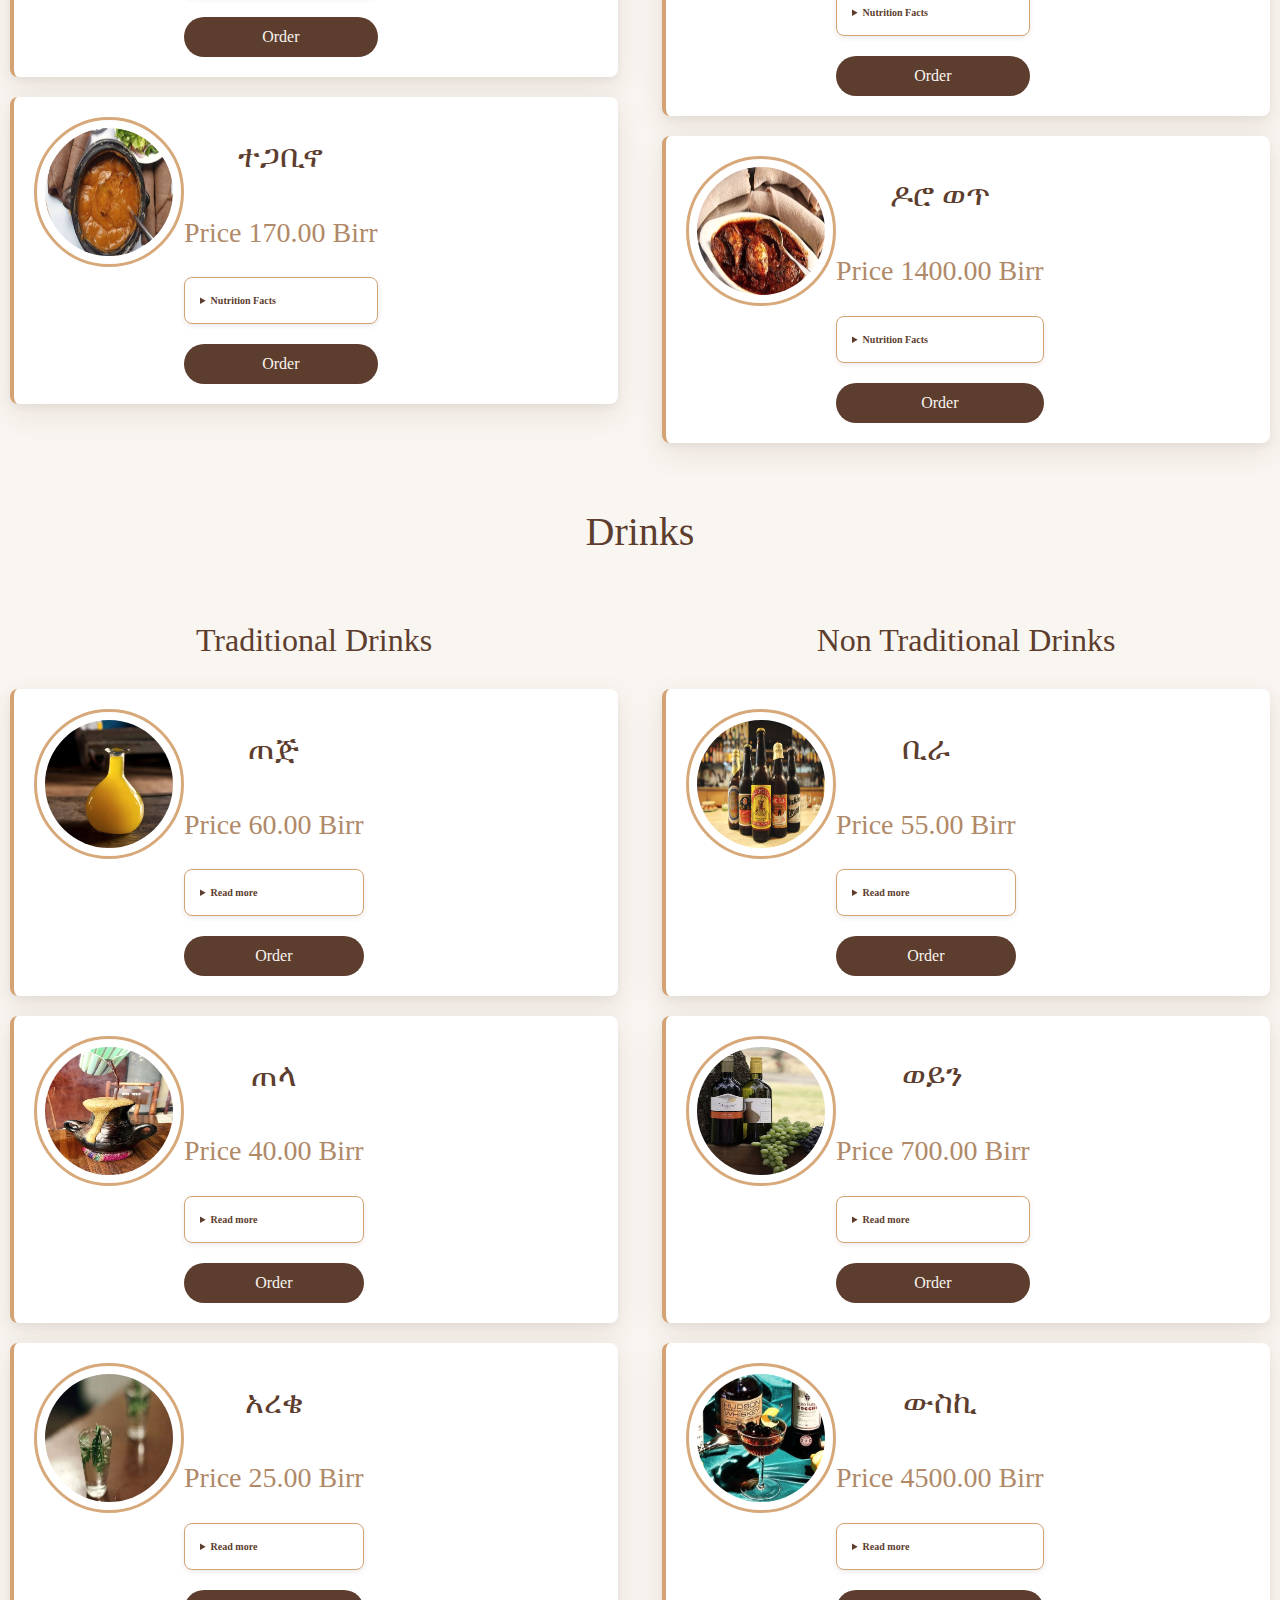
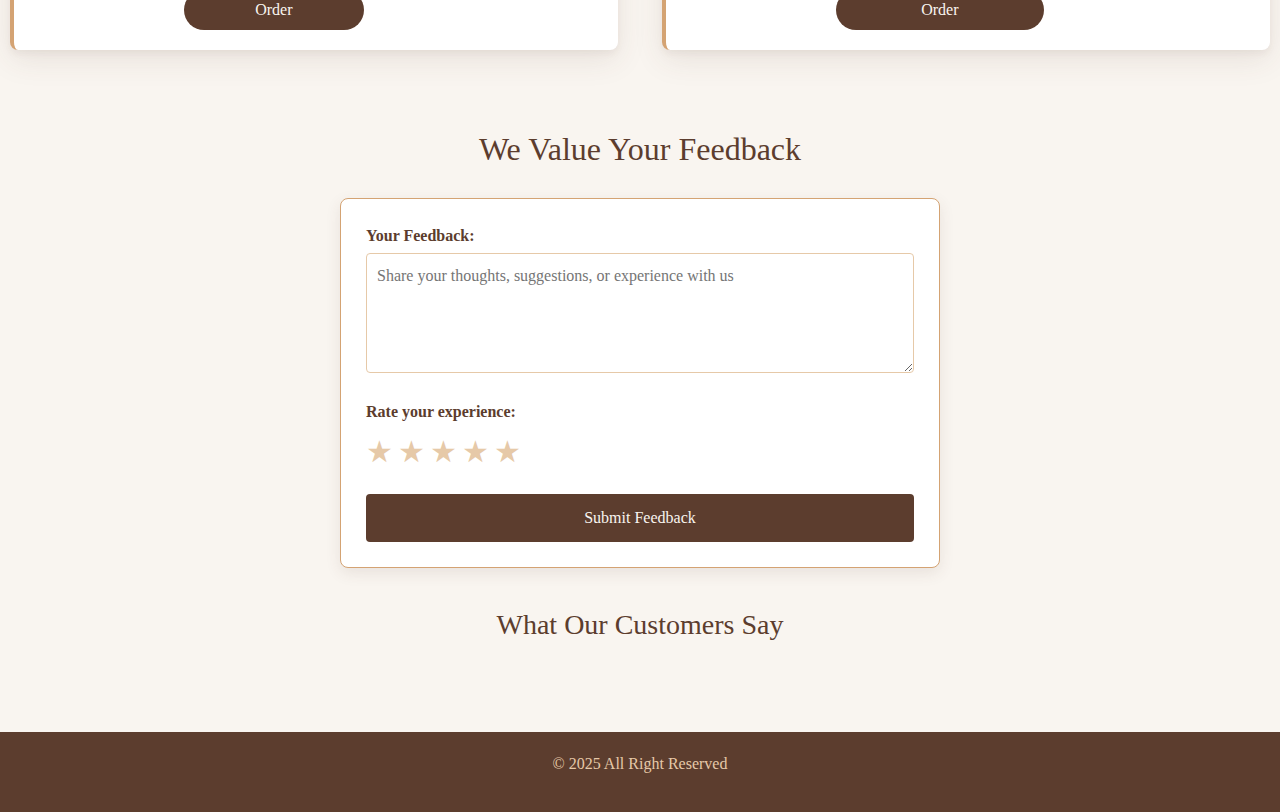
==== commit aa71b90a: "add nutrition and alcohol summary section" ====
--- a/index.html
+++ b/index.html
@@ -12,7 +12,7 @@
         <div class="header">
             <div class="theme-switch-wrapper">
                 <label class="theme-switch" for="checkbox">
-                    <input type="checkbox" id="checkbox" />
+                    <input type="checkbox" id="checkbox"/>
                     <div class="slider"></div>
                 </label>
             </div>
--- a/styles/style.css
+++ b/styles/style.css
@@ -174,15 +174,28 @@
     padding-bottom: 0;
     text-decoration: none;
     color: var(--nav-link);
-    border-radius: px;
+    border-radius: 10px;
     font-size: 0.9rem;
     transition: all 0.3s ease;
+}
+
+.header nav a {
+    color: var(--header-text);
+    text-decoration: none;
+    padding: 10px;
+    transition: background-color 0.3s ease;
+}
+
+.header nav a.active {
+    background-color: var(--nav-hover-bg);
+    color: var(--nav-hover-text);
 }
 
 .header nav a:hover {
     background-color: var(--nav-hover-bg);
     color: var(--nav-hover-text);
 }
+
 
 .cart-icon img {
     width: 30px;
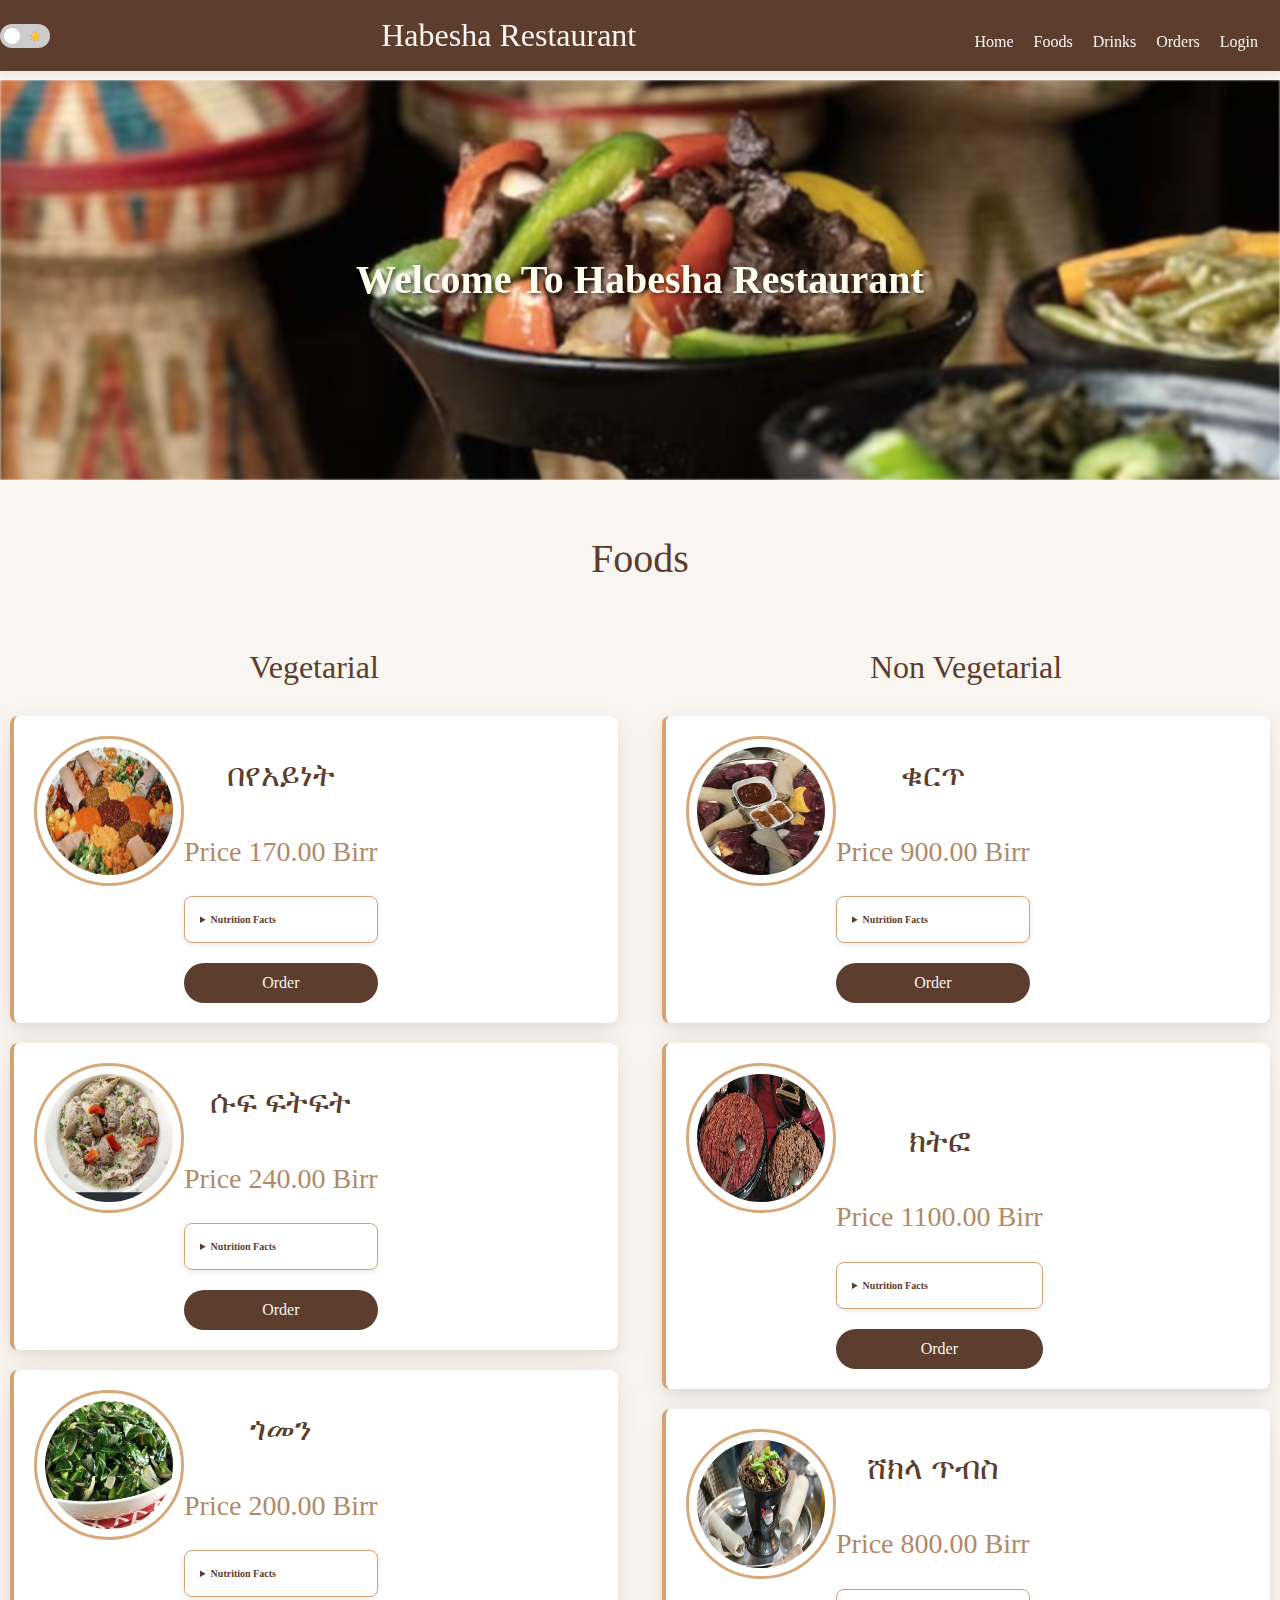
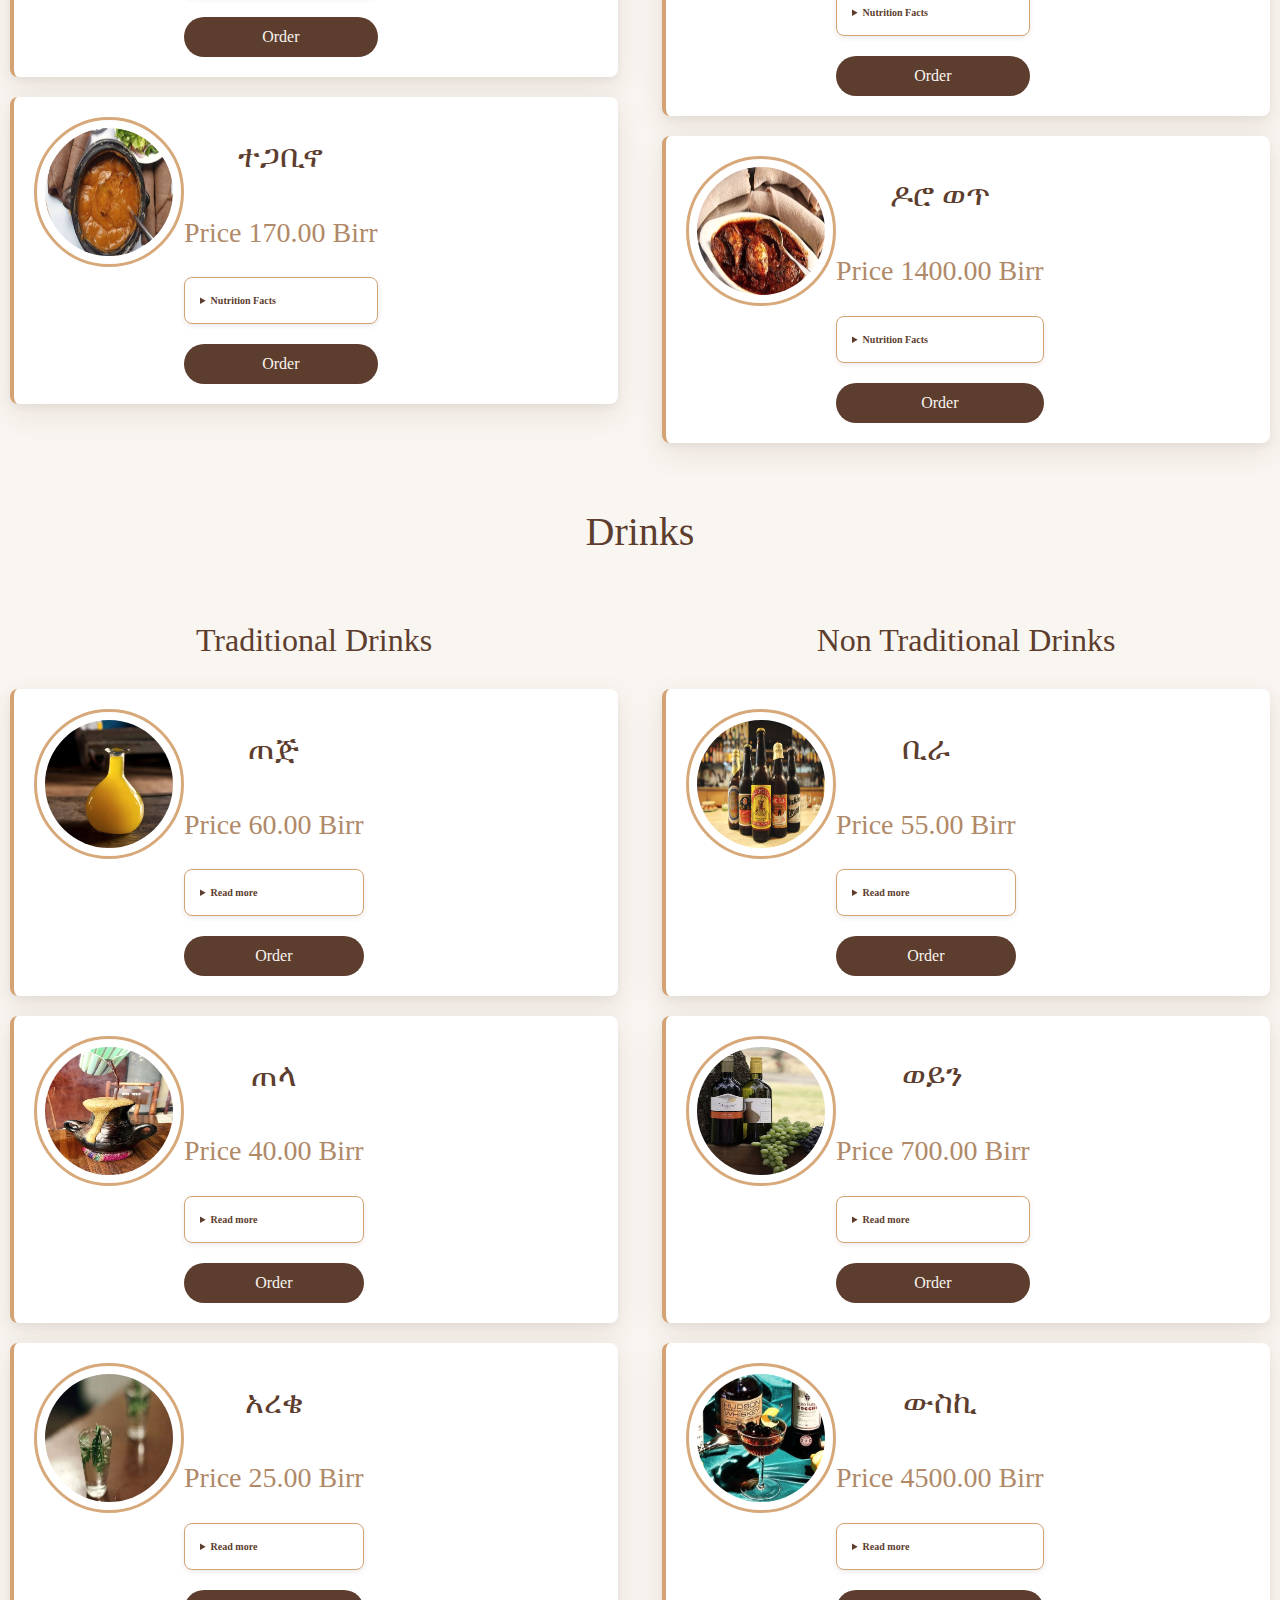
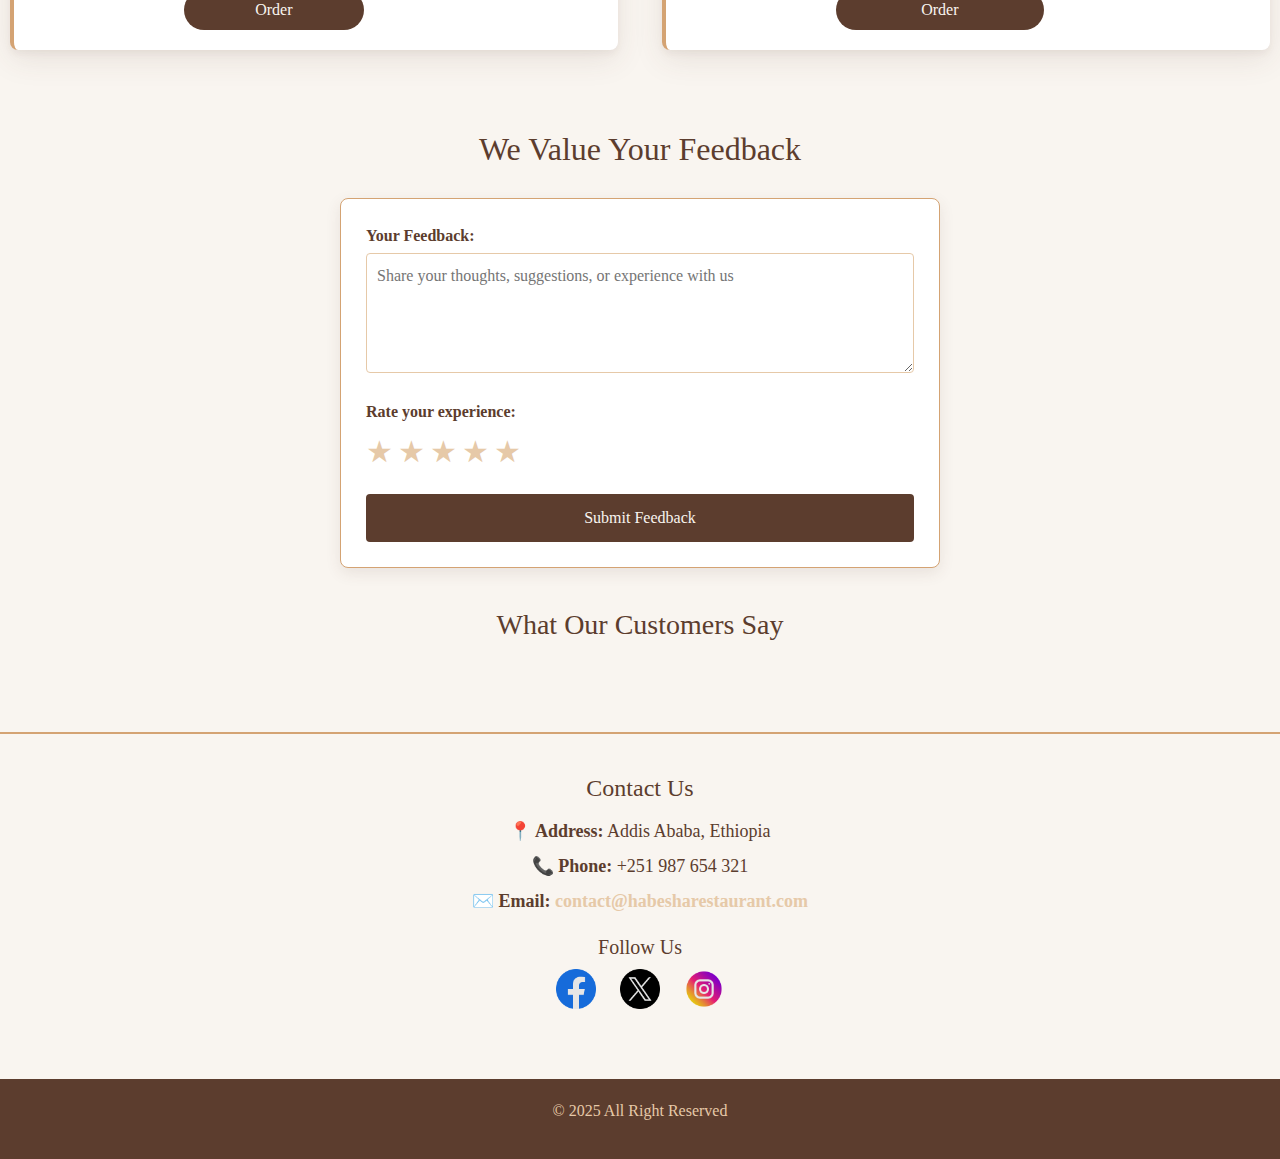
==== commit 60736c2e: "add contact section" ====
--- a/index.html
+++ b/index.html
@@ -293,6 +293,26 @@
         </div>
     </div>
     
+    <div class="contact-section" id="contact">
+        <h2>Contact Us</h2>
+        <p><strong>📍 Address:</strong> Addis Ababa, Ethiopia</p>
+        <p><strong>📞 Phone:</strong> +251 987 654 321</p>
+        <p><strong>✉️ Email:</strong> <a href="mailto:contact@habesharestaurant.com">contact@habesharestaurant.com</a></p>
+        
+        <div class="social-media">
+            <h3>Follow Us</h3>
+            <a href="https://facebook.com/habesharestaurant" target="_blank">
+                <img src="images/facebook.png" alt="Facebook">
+            </a>
+            <a href="https://twitter.com/habesharestaurant" target="_blank">
+                <img src="images/twitter.png" alt="Twitter">
+            </a>
+            <a href="https://instagram.com/habesharestaurant" target="_blank">
+                <img src="images/instagram.png" alt="Instagram">
+            </a>
+        </div>
+    </div>
+    
     <div class="footer">
         <p>&copy; 2025 All Right Reserved </p>
     </div>
--- a/styles/style.css
+++ b/styles/style.css
@@ -698,3 +698,57 @@
 }
 
 
+.contact-section {
+    text-align: center;
+    padding: 40px 20px;
+    background-color: var(--bg-color);
+    color: var(--main-text);
+    border-top: 2px solid var(--card-border);
+    margin-top: 30px;
+}
+
+.contact-section h2 {
+    font-size: 24px;
+    color: var(--main-text);
+    margin-bottom: 15px;
+}
+
+.contact-section p {
+    font-size: 18px;
+    margin: 8px 0;
+    color: var(--main-text);
+}
+
+.contact-section a {
+    color: var(--nav-link);
+    text-decoration: none;
+    font-weight: bold;
+}
+
+.contact-section a:hover {
+    color: var(--nav-hover-bg);
+    text-decoration: underline;
+}
+
+.social-media {
+    margin-top: 20px;
+}
+
+.social-media h3 {
+    font-size: 20px;
+    margin-bottom: 10px;
+    color: var(--main-text);
+}
+
+.social-media a img {
+    width: 40px;
+    height: 40px;
+    margin: 0 10px;
+    transition: transform 0.3s ease;
+    filter: brightness(0.9);
+}
+
+.social-media a img:hover {
+    transform: scale(1.2);
+    filter: brightness(1);
+}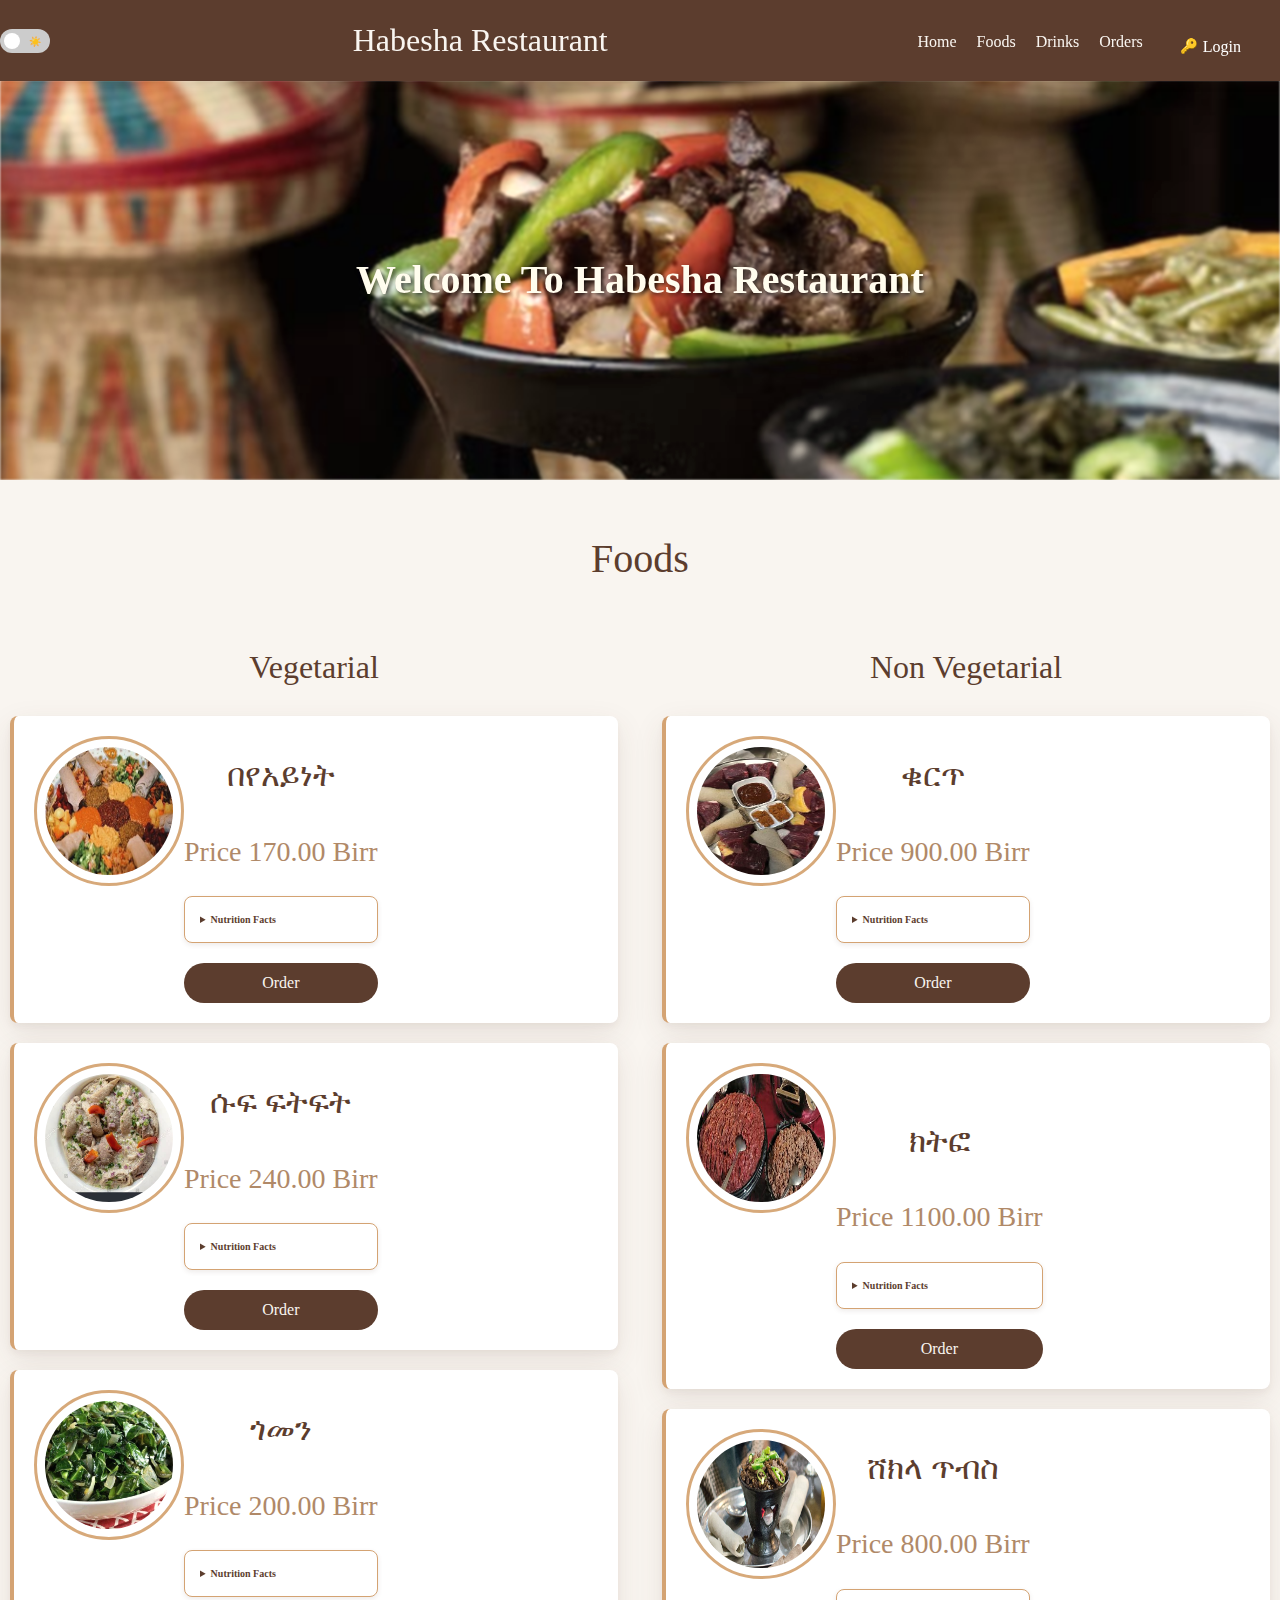
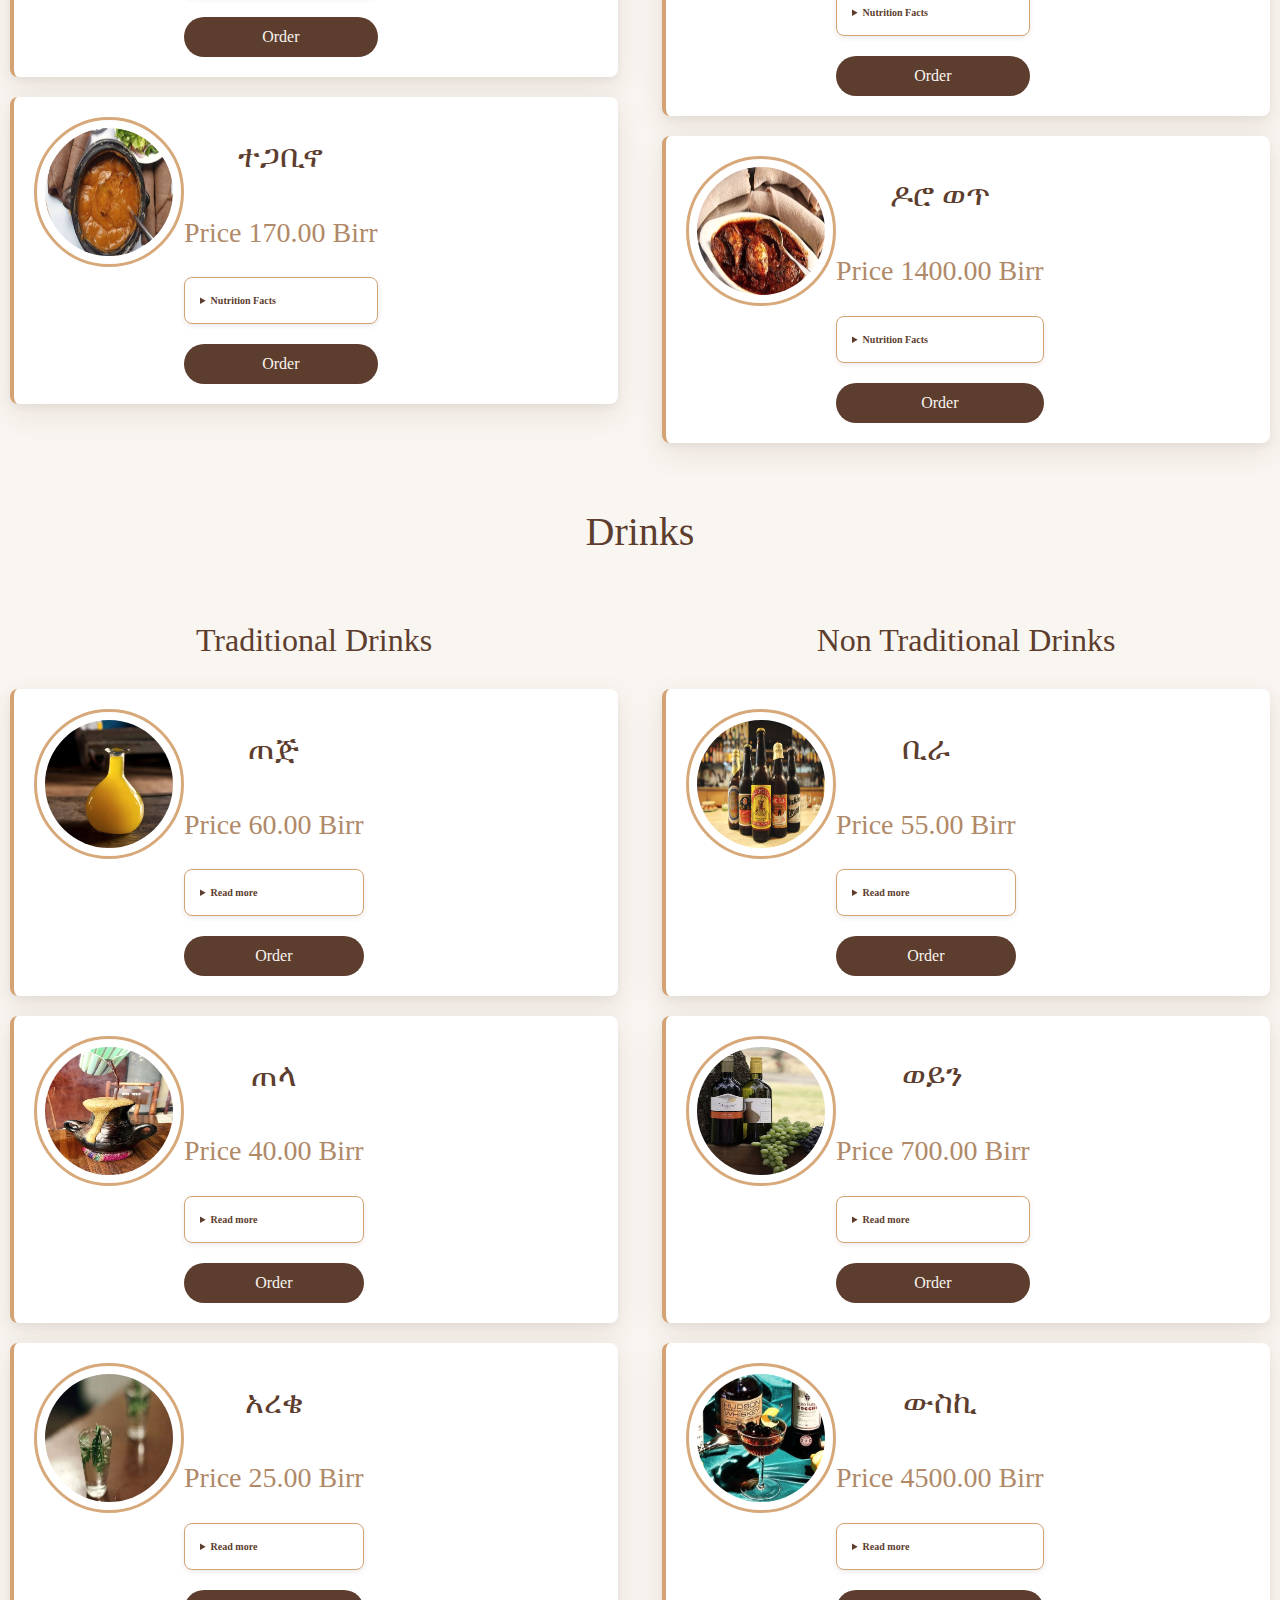
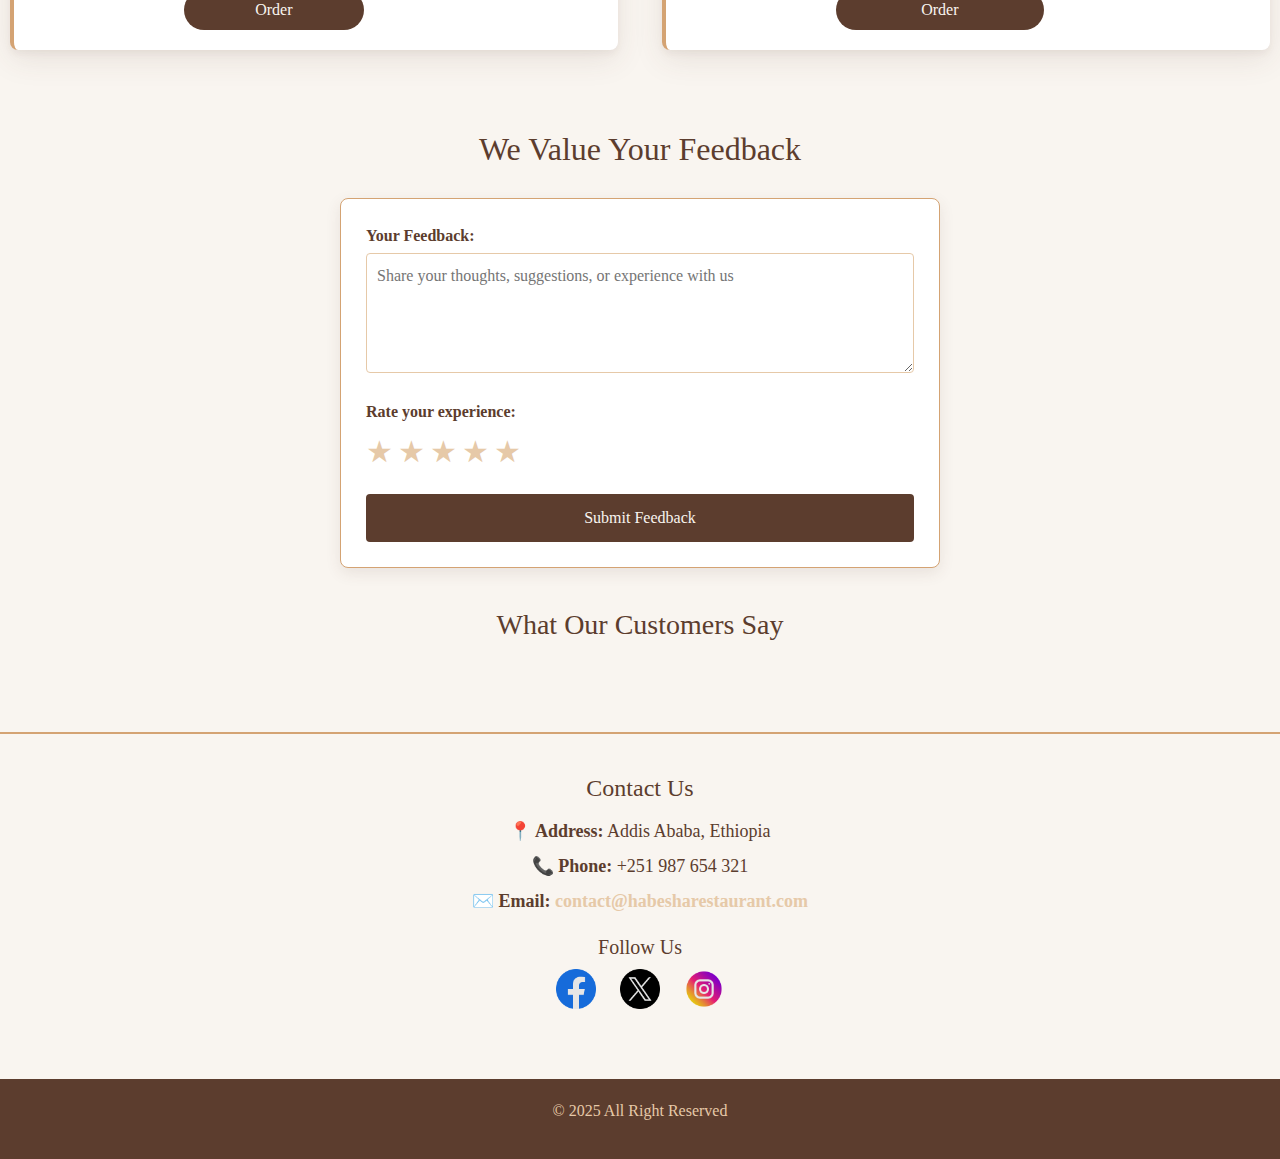
==== commit fb0764da: "add an admin panel and make the login and signup page functional using localStorage" ====
--- a/index.html
+++ b/index.html
@@ -6,6 +6,7 @@
     <title>RESTAURANT MENU</title>
     <link href="https://cdn.jsdelivr.net/npm/bootstrap@5.3.3/dist/css/bootstrap.min.css" rel="stylesheet" integrity="sha384-QWTKZyjpPEjISv5WaRU9OFeRpok6YctnYmDr5pNlyT2bRjXh0JMhjY6hW+ALEwIH" crossorigin="anonymous">
     <link rel="stylesheet" href="styles/style.css">
+    <link rel="stylesheet" href="admin/style.css">
 </head>
 <body>
     <div class="all">
@@ -28,7 +29,7 @@
                 <a href="#foods">Foods</a>
                 <a href="#drinks">Drinks</a>
                 <a href="cart.html">Orders</a>
-                <a href="login.html">Login</a>
+                <a href="login.html" id="authNav">Login</a>
             </nav>
             
         </div>
@@ -318,6 +319,8 @@
     </div>
     </div>
 
+    <script src="admin/script.js"></script>
     <script src="scripts/main.js"></script>
+    <script src="scripts/auth.js"></script>
 </body>
 </html>--- a/styles/style.css
+++ b/styles/style.css
@@ -751,4 +751,108 @@
 .social-media a img:hover {
     transform: scale(1.2);
     filter: brightness(1);
+}
+
+/* Auth Navigation Styles */
+.user-greeting {
+    margin-right: 15px;
+    color: white;
+    font-weight: 600;
+    font-size: 1rem;
+    display: inline-flex;
+    align-items: center;
+    gap: 5px;
+    
+}
+
+.user-greeting::before {
+    content: "👋";
+    font-size: 0.9em;
+}
+
+#authNav {
+    background-color: var(--primary-color);
+    color: white;
+    padding: 8px 20px;
+    border-radius: 50px;
+    transition: all 0.3s ease;
+    text-decoration: none;
+    font-weight: 500;
+    border: 2px solid transparent;
+    display: inline-flex;
+    align-items: center;
+    gap: 5px;
+}
+
+#authNav:hover {
+    background-color: var(--primary-dark);
+    transform: translateY(-2px);
+    box-shadow: 0 3px 8px rgba(0,0,0,0.15);
+}
+
+#authNav.logout-btn {
+    background-color: var(--card-hover-border);
+    padding: 8px 5px;
+}
+
+#authNav.logout-btn:hover {
+    background-color: #ff7875;
+}
+
+#authNav.logout-btn::before {
+    font-size: 0.9em;
+}
+
+#authNav:not(.logout-btn)::before {
+    content: "🔑";
+    font-size: 0.9em;
+}
+
+/* Notification System */
+.notification {
+    position: fixed;
+    top: 20px;
+    right: 20px;
+    padding: 15px 25px;
+    border-radius: 8px;
+    background: #52c41a;
+    color: white;
+    box-shadow: 0 4px 12px rgba(0,0,0,0.15);
+    z-index: 1000;
+    transform: translateX(200%);
+    transition: transform 0.3s ease-out;
+    display: flex;
+    align-items: center;
+    gap: 10px;
+    max-width: 300px;
+}
+
+.notification.error {
+    background: #ff4d4f;
+}
+
+.notification.show {
+    transform: translateX(0);
+}
+
+.notification::before {
+    font-size: 1.2em;
+}
+
+.notification.success::before {
+    content: "✓";
+}
+
+.notification.error::before {
+    content: "✗";
+}
+
+/* Dark mode adjustments */
+.dark-mode .user-greeting {
+    color: var(--dark-text-color);
+}
+
+.dark-mode #authNav:not(.logout-btn) {
+    background-color: var(--dark-primary);
+    color: var(--dark-text-color);
 }--- a/admin/style.css
+++ b/admin/style.css
@@ -0,0 +1,382 @@
+/* Admin Panel Specific Styles */
+.admin-content {
+    margin-top: 80px;
+    padding: 20px;
+    transition: background-color 0.3s ease;
+}
+
+.admin-section {
+    margin-bottom: 40px;
+    padding: 20px;
+    background-color: var(--card-bg);
+    border-radius: 8px;
+    box-shadow: 0 5px 15px var(--shadow-color);
+    border: 1px solid var(--card-border);
+    transition: all 0.3s ease;
+}
+
+.admin-section h2 {
+    color: var(--main-text);
+    margin-bottom: 20px;
+    padding-bottom: 10px;
+    border-bottom: 2px solid var(--card-border);
+    transition: color 0.3s ease;
+}
+
+.admin-button {
+    background-color: var(--button-bg);
+    color: var(--button-text);
+    padding: 10px 20px;
+    border: none;
+    border-radius: 4px;
+    cursor: pointer;
+    font-size: 16px;
+    transition: all 0.3s ease;
+    margin: 5px;
+}
+
+.admin-button:hover {
+    background-color: var(--button-hover-bg);
+    color: var(--button-hover-text);
+}
+
+.filter-btn.active {
+    background-color: var(--nav-hover-bg);
+    color: var(--nav-hover-text);
+}
+
+/* Stats Cards */
+.stats-container {
+    display: grid;
+    grid-template-columns: repeat(auto-fit, minmax(200px, 1fr));
+    gap: 20px;
+    margin-top: 20px;
+}
+
+.stat-card {
+    background-color: var(--card-bg);
+    border-radius: 8px;
+    padding: 20px;
+    text-align: center;
+    box-shadow: 0 2px 10px var(--shadow-color);
+    border-left: 4px solid var(--card-border);
+    transition: all 0.3s ease;
+}
+
+.stat-card h3 {
+    color: var(--main-text);
+    margin-bottom: 10px;
+    font-size: 1.1rem;
+    transition: color 0.3s ease;
+}
+
+.stat-card p {
+    color: var(--price-text);
+    font-size: 1.5rem;
+    font-weight: bold;
+    margin: 0;
+    transition: color 0.3s ease;
+}
+
+/* Menu Management */
+.menu-management-container {
+    display: grid;
+    grid-template-columns: 1fr 2fr;
+    gap: 20px;
+}
+
+.add-menu-item {
+    background-color: var(--card-bg);
+    padding: 20px;
+    border-radius: 8px;
+    box-shadow: 0 2px 10px var(--shadow-color);
+    transition: all 0.3s ease;
+}
+
+.add-menu-item h3 {
+    color: var(--main-text);
+    margin-bottom: 15px;
+    transition: color 0.3s ease;
+}
+
+#add-menu-form .form-group {
+    margin-bottom: 15px;
+}
+
+#add-menu-form label {
+    display: block;
+    margin-bottom: 5px;
+    color: var(--main-text);
+    transition: color 0.3s ease;
+}
+
+#add-menu-form input,
+#add-menu-form select,
+#add-menu-form textarea {
+    width: 100%;
+    padding: 8px;
+    border: 1px solid var(--form-border);
+    border-radius: 4px;
+    background-color: var(--card-bg);
+    color: var(--main-text);
+    transition: all 0.3s ease;
+}
+
+#add-menu-form textarea {
+    height: 100px;
+    resize: vertical;
+}
+
+.current-menu {
+    background-color: var(--card-bg);
+    padding: 20px;
+    border-radius: 8px;
+    box-shadow: 0 2px 10px var(--shadow-color);
+    transition: all 0.3s ease;
+}
+
+.menu-items-list {
+    display: grid;
+    grid-template-columns: repeat(auto-fill, minmax(250px, 1fr));
+    gap: 15px;
+    margin-top: 15px;
+}
+
+.menu-item-card {
+    background-color: var(--card-bg);
+    border-radius: 8px;
+    padding: 15px;
+    box-shadow: 0 2px 5px var(--shadow-color);
+    border-left: 3px solid var(--card-border);
+    transition: all 0.3s ease;
+    position: relative;
+}
+
+.menu-item-card h4 {
+    color: var(--main-text);
+    margin-bottom: 5px;
+    transition: color 0.3s ease;
+}
+
+.menu-item-card p {
+    color: var(--price-text);
+    margin: 5px 0;
+    transition: color 0.3s ease;
+}
+
+.menu-item-card .item-type {
+    font-size: 0.8rem;
+    background-color: var(--button-bg);
+    color: var(--button-text);
+    padding: 3px 8px;
+    border-radius: 10px;
+    display: inline-block;
+    margin-top: 5px;
+    transition: all 0.3s ease;
+}
+
+.menu-item-card .item-actions {
+    display: flex;
+    justify-content: space-between;
+    margin-top: 10px;
+}
+
+.menu-item-card .item-actions button {
+    padding: 5px 10px;
+    font-size: 0.8rem;
+}
+
+/* Orders List */
+.orders-container {
+    margin-top: 20px;
+}
+
+.order-filters {
+    margin-bottom: 15px;
+}
+
+.orders-list {
+    display: grid;
+    gap: 15px;
+}
+
+.order-card {
+    background-color: var(--card-bg);
+    border-radius: 8px;
+    padding: 15px;
+    box-shadow: 0 2px 5px var(--shadow-color);
+    border-left: 3px solid var(--card-border);
+    transition: all 0.3s ease;
+}
+
+.order-card.pending {
+    border-left-color: #e67e22;
+}
+
+.order-card.completed {
+    border-left-color: #27ae60;
+}
+
+.order-card-header {
+    display: flex;
+    justify-content: space-between;
+    align-items: center;
+    margin-bottom: 10px;
+    flex-wrap: wrap;
+}
+
+.order-card-header h4 {
+    color: var(--main-text);
+    margin: 0;
+    transition: color 0.3s ease;
+}
+
+.order-card-header .order-status {
+    padding: 3px 8px;
+    border-radius: 10px;
+    font-size: 0.8rem;
+}
+
+.order-card-header .order-status.pending {
+    background-color: #e67e22;
+    color: white;
+}
+
+.order-card-header .order-status.completed {
+    background-color: #27ae60;
+    color: white;
+}
+
+.order-card-details {
+    display: grid;
+    grid-template-columns: 1fr 1fr;
+    gap: 10px;
+    margin-bottom: 10px;
+}
+
+.order-card-details p {
+    color: var(--main-text);
+    margin: 5px 0;
+    font-size: 0.9rem;
+    transition: color 0.3s ease;
+}
+
+.order-card-items {
+    margin-top: 10px;
+}
+
+.order-item {
+    display: flex;
+    justify-content: space-between;
+    padding: 5px 0;
+    border-bottom: 1px dashed var(--form-border);
+}
+
+.order-item:last-child {
+    border-bottom: none;
+}
+
+.order-item-name {
+    color: var(--main-text);
+    transition: color 0.3s ease;
+}
+
+.order-item-price {
+    color: var(--price-text);
+    transition: color 0.3s ease;
+}
+
+.order-card-total {
+    text-align: right;
+    margin-top: 10px;
+    font-weight: bold;
+    color: var(--main-text);
+    transition: color 0.3s ease;
+}
+
+.order-card-actions {
+    display: flex;
+    justify-content: flex-end;
+    margin-top: 10px;
+    gap: 10px;
+}
+
+/* Feedback List */
+.feedback-container {
+    margin-top: 20px;
+}
+
+.feedback-filters {
+    margin-bottom: 15px;
+}
+
+.feedback-list {
+    display: grid;
+    gap: 15px;
+}
+
+.feedback-card {
+    background-color: var(--card-bg);
+    border-radius: 8px;
+    padding: 15px;
+    box-shadow: 0 2px 5px var(--shadow-color);
+    border-left: 3px solid var(--card-border);
+    transition: all 0.3s ease;
+}
+
+.feedback-card-header {
+    display: flex;
+    justify-content: space-between;
+    align-items: center;
+    margin-bottom: 10px;
+    flex-wrap: wrap;
+}
+
+.feedback-card-header h4 {
+    color: var(--main-text);
+    margin: 0;
+    transition: color 0.3s ease;
+}
+
+.feedback-rating {
+    color: var(--star-selected);
+    font-size: 1rem;
+}
+
+.feedback-card-date {
+    color: var(--price-text);
+    font-size: 0.8rem;
+    transition: color 0.3s ease;
+}
+
+.feedback-card-text {
+    color: var(--main-text);
+    line-height: 1.5;
+    margin-top: 10px;
+    transition: color 0.3s ease;
+}
+
+/* Responsive adjustments */
+@media (max-width: 768px) {
+    .menu-management-container {
+        grid-template-columns: 1fr;
+    }
+    
+    .order-card-details {
+        grid-template-columns: 1fr;
+    }
+    
+    .stats-container {
+        grid-template-columns: 1fr 1fr;
+    }
+}
+
+@media (max-width: 480px) {
+    .stats-container {
+        grid-template-columns: 1fr;
+    }
+    
+    .menu-items-list {
+        grid-template-columns: 1fr;
+    }
+}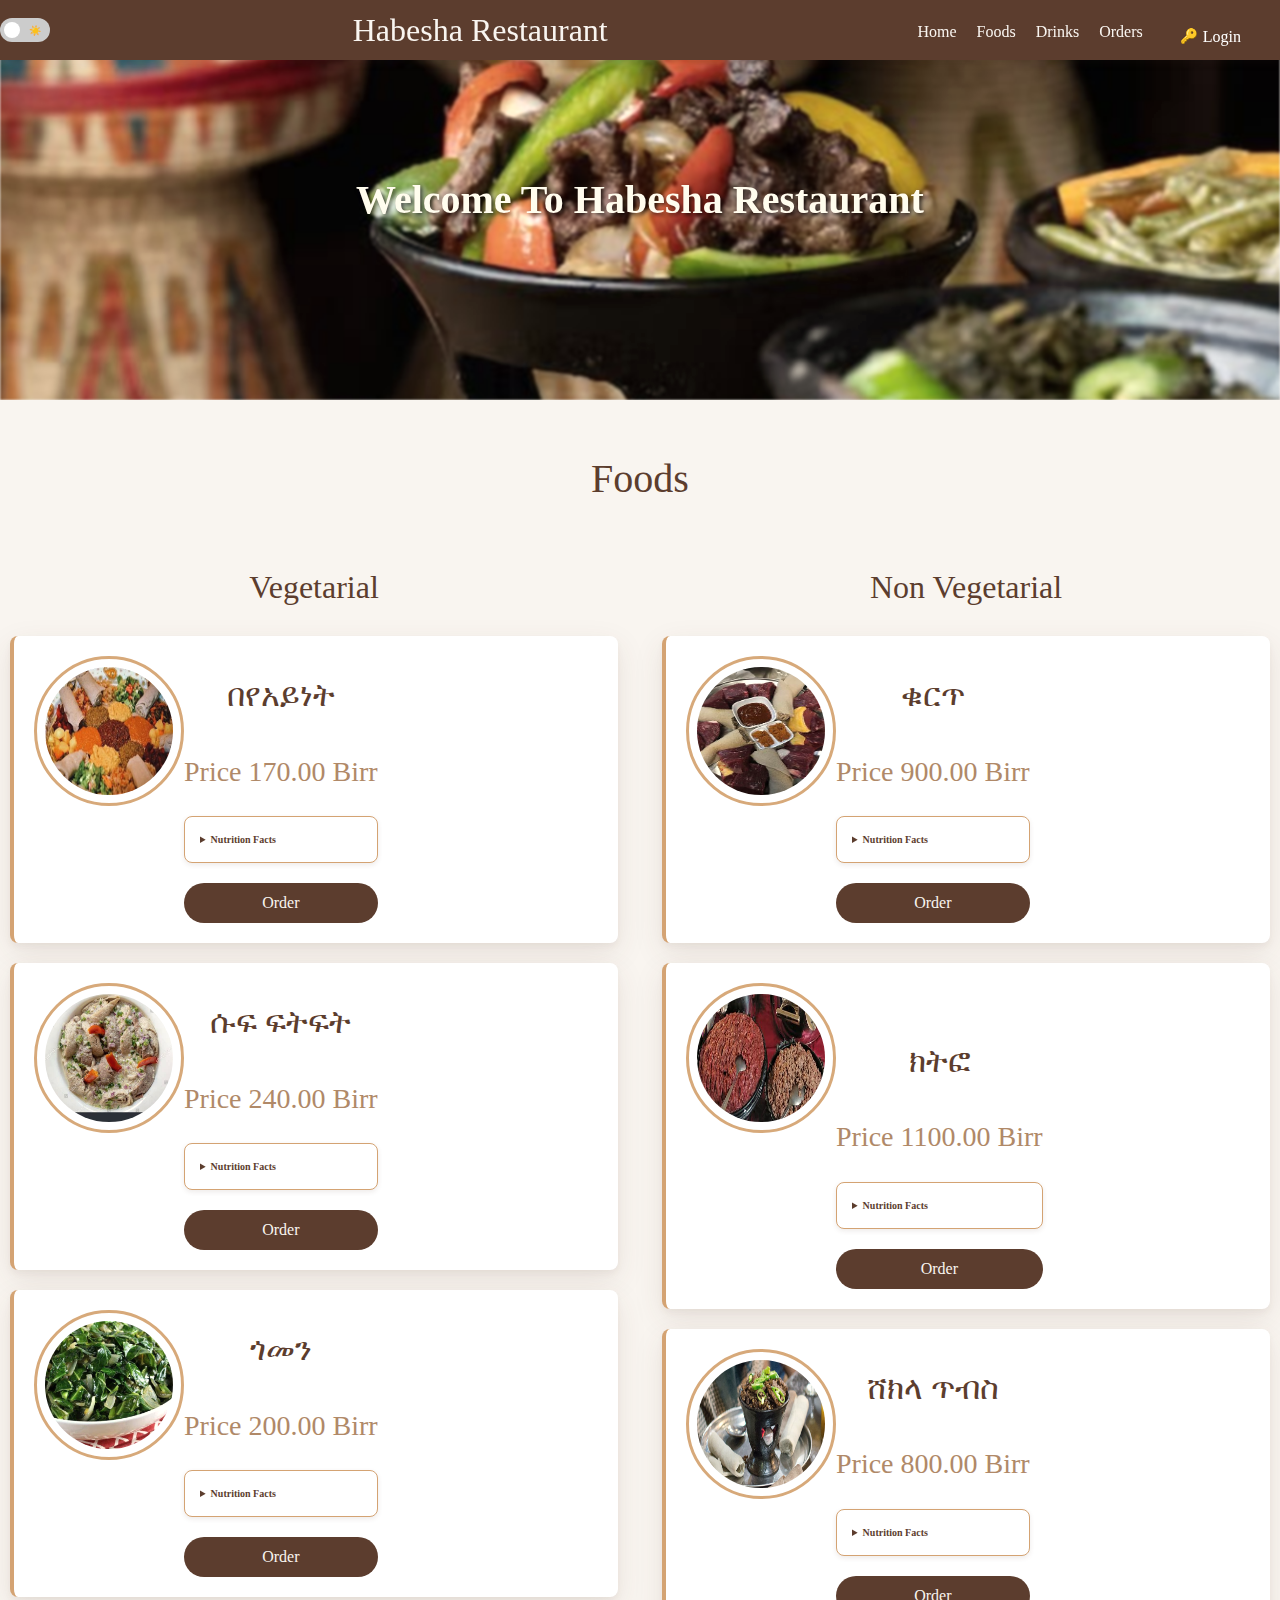
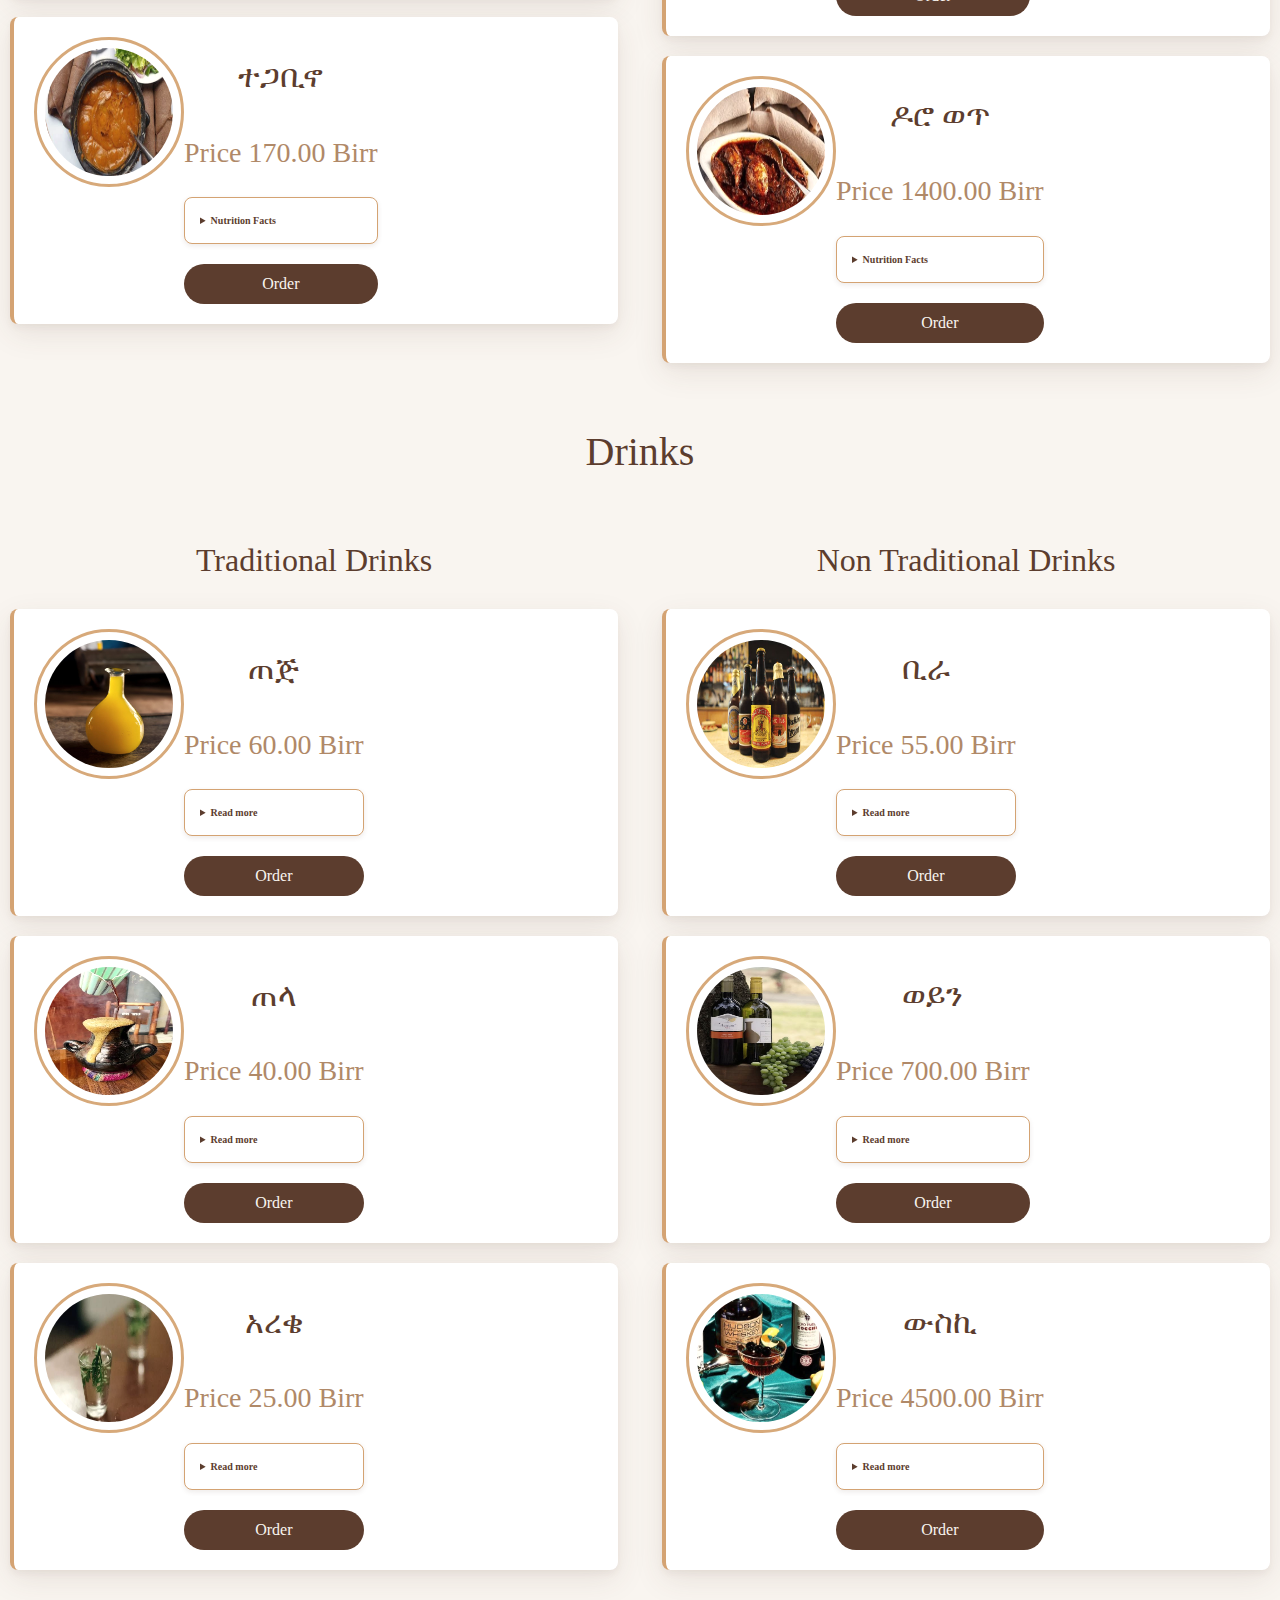
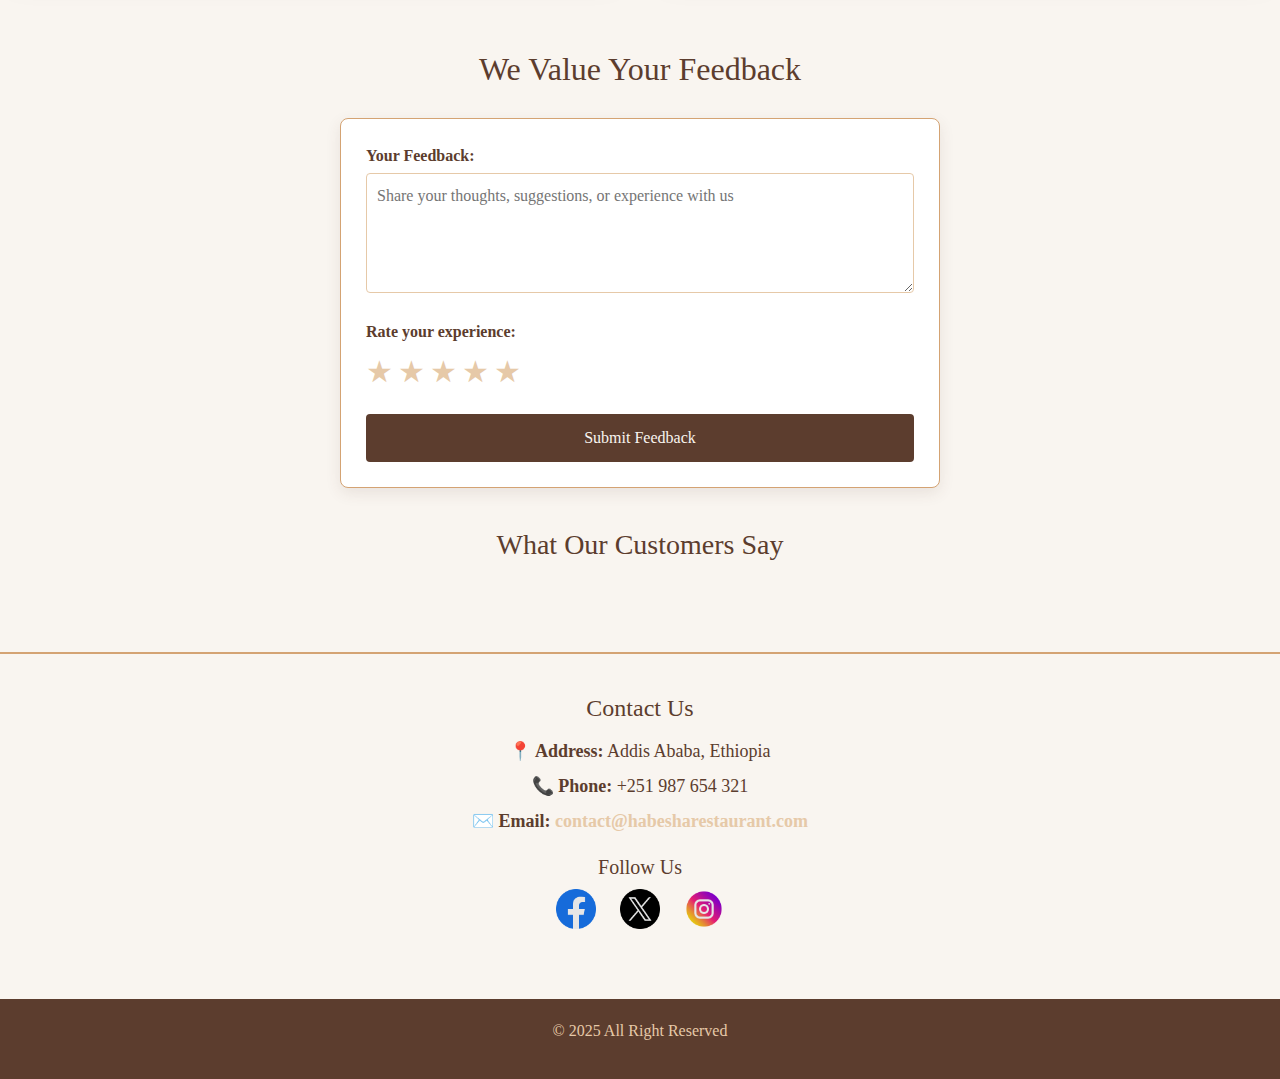
==== commit 2e4f478e: "adding some improvement in all pages" ====
--- a/index.html
+++ b/index.html
@@ -6,7 +6,6 @@
     <title>RESTAURANT MENU</title>
     <link href="https://cdn.jsdelivr.net/npm/bootstrap@5.3.3/dist/css/bootstrap.min.css" rel="stylesheet" integrity="sha384-QWTKZyjpPEjISv5WaRU9OFeRpok6YctnYmDr5pNlyT2bRjXh0JMhjY6hW+ALEwIH" crossorigin="anonymous">
     <link rel="stylesheet" href="styles/style.css">
-    <link rel="stylesheet" href="admin/style.css">
 </head>
 <body>
     <div class="all">
--- a/styles/style.css
+++ b/styles/style.css
@@ -146,6 +146,7 @@
     left: 0;
     z-index: 1000;
     padding: 0px;
+    margin: 0px;
     box-shadow: 0 2px 10px var(--shadow-color);
     transition: background-color 0.3s ease;
 }
@@ -185,16 +186,19 @@
     padding: 10px;
     transition: background-color 0.3s ease;
 }
-
-.header nav a.active {
-    background-color: var(--nav-hover-bg);
-    color: var(--nav-hover-text);
-}
-
-.header nav a:hover {
-    background-color: var(--nav-hover-bg);
-    color: var(--nav-hover-text);
-}
+  
+  .header nav a:hover {
+    color: #d4a373; /* change to your desired hover color */
+  }
+  
+  .header nav a.active {
+    color: #d4a373; /* change to your desired active color */
+    border-bottom: 2px solid #d4a373; /* add a bottom border for active state */
+  }
+  
+  .header nav a:hover, .header nav a.active {
+    transition: color 0.2s ease, border-bottom 0.2s ease;
+  }
 
 
 .cart-icon img {
@@ -223,6 +227,9 @@
 }
 
 @media (max-width: 480px) {
+    .header {
+        height: 60px;
+    }
     .header nav {
         display: none; 
         flex-direction: column;
@@ -257,6 +264,7 @@
         flex-direction: row;
         justify-content: space-between;
         padding: 0;
+        height: 60px;
     }
     
     .header h1 {
@@ -301,7 +309,7 @@
 }
 
 .main {
-    margin-top: 80px;
+    margin-top: 0px;
     height: 400px;
     width: 100%;
     background-image: url('../images/bg-image.jpg');
@@ -854,5 +862,5 @@
 
 .dark-mode #authNav:not(.logout-btn) {
     background-color: var(--dark-primary);
-    color: var(--dark-text-color);
+    color: #f9f5f0;
 }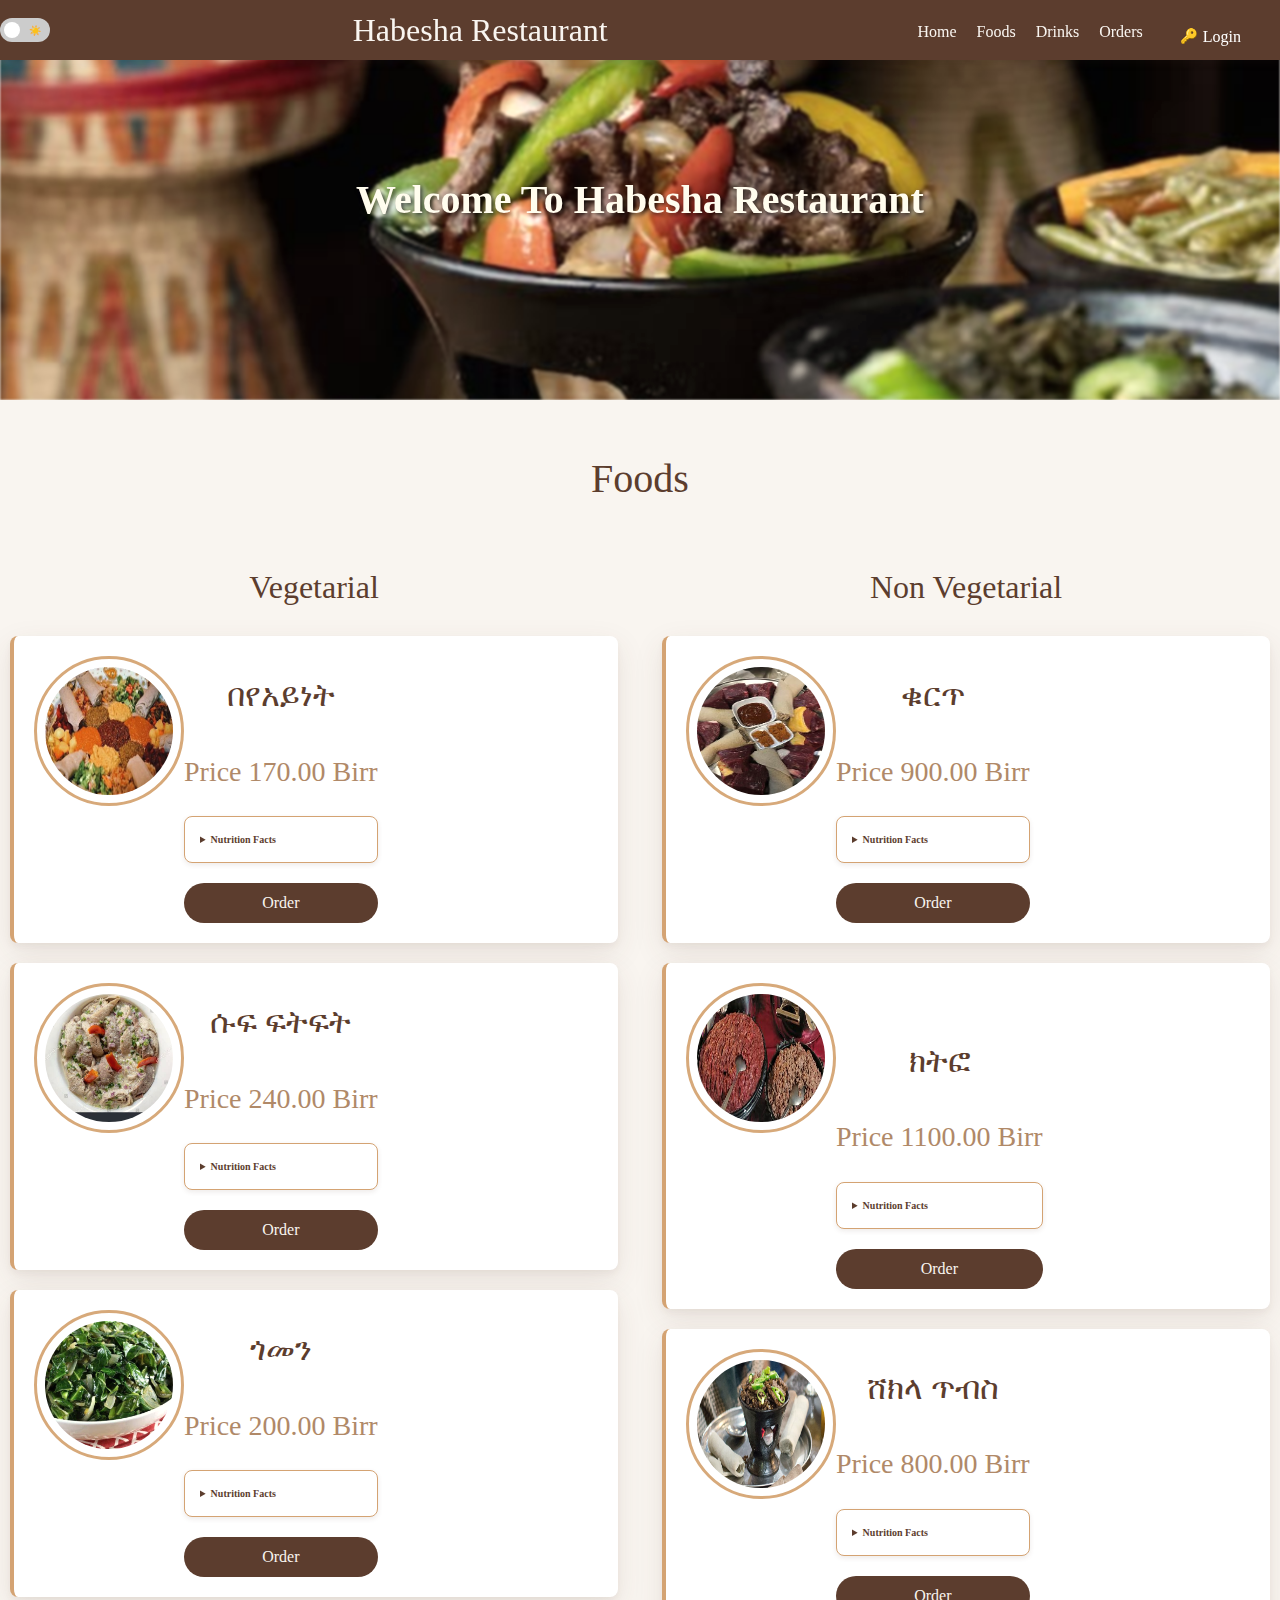
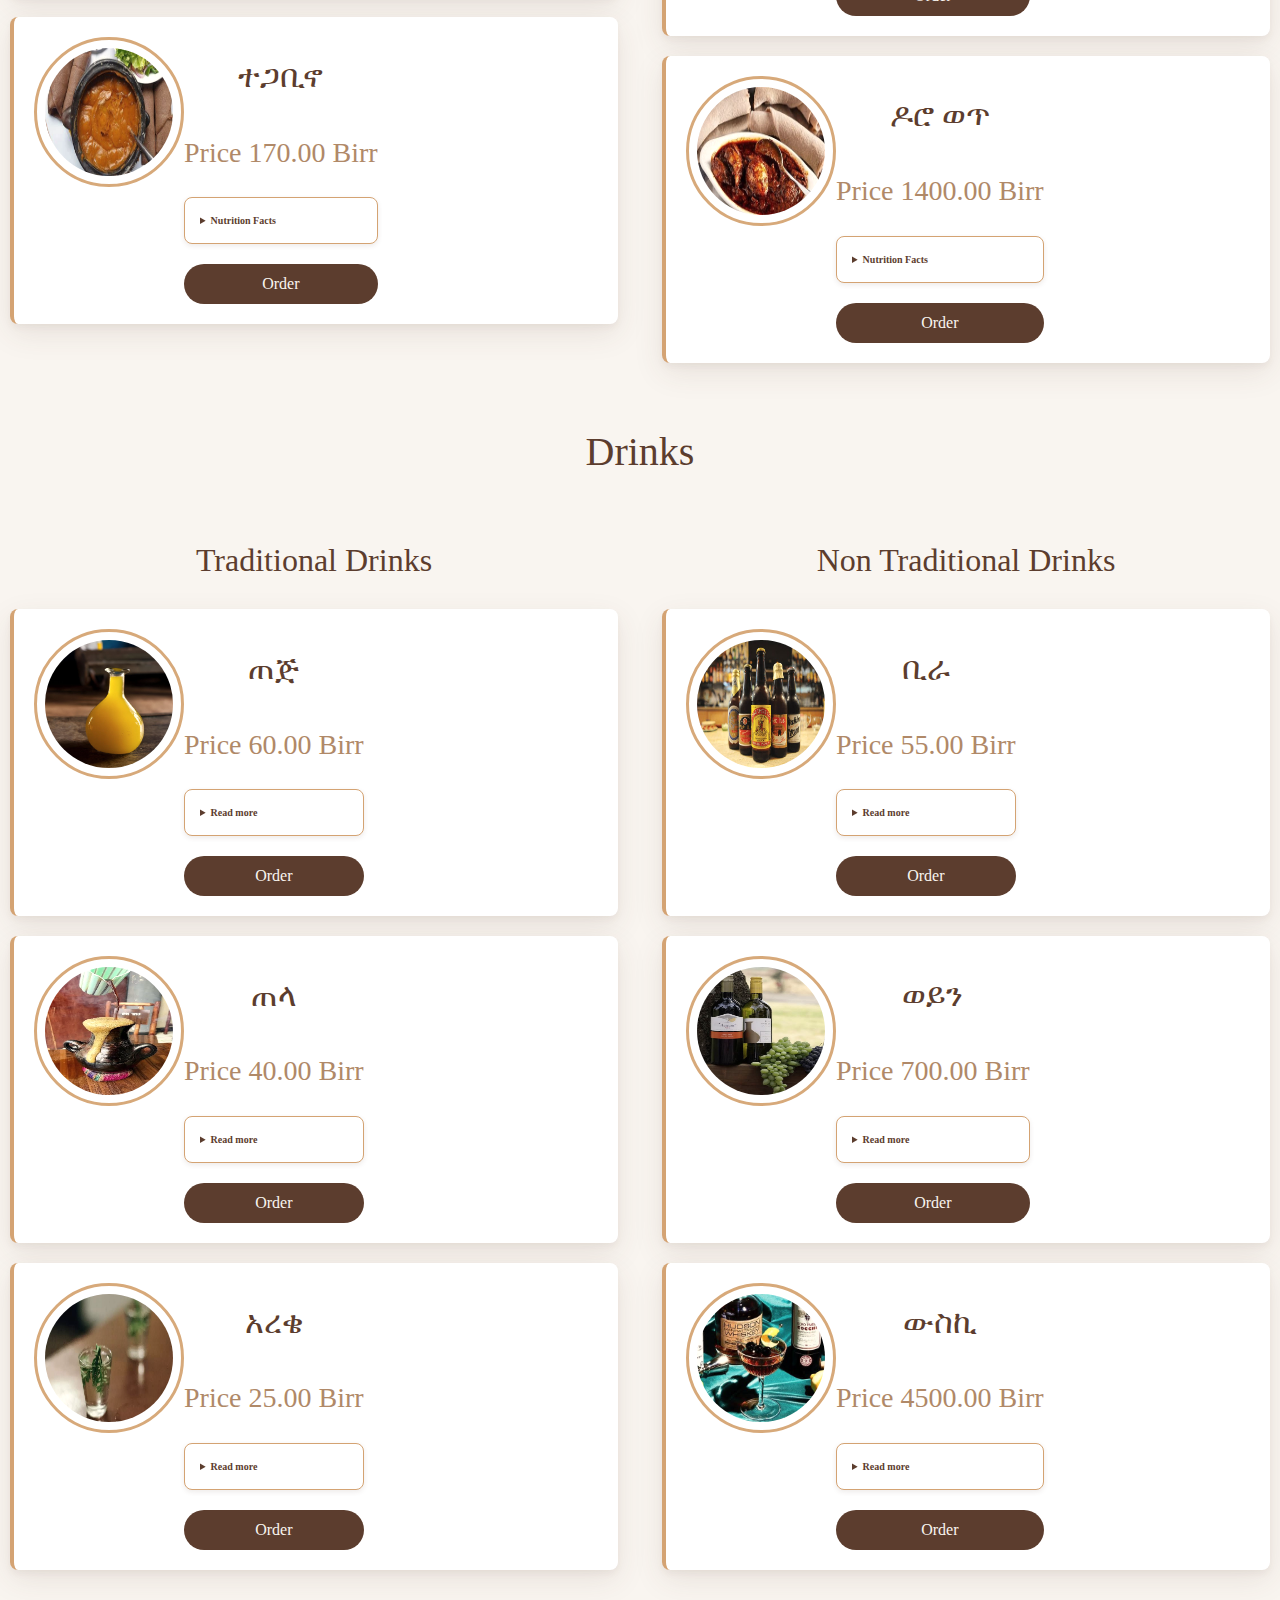
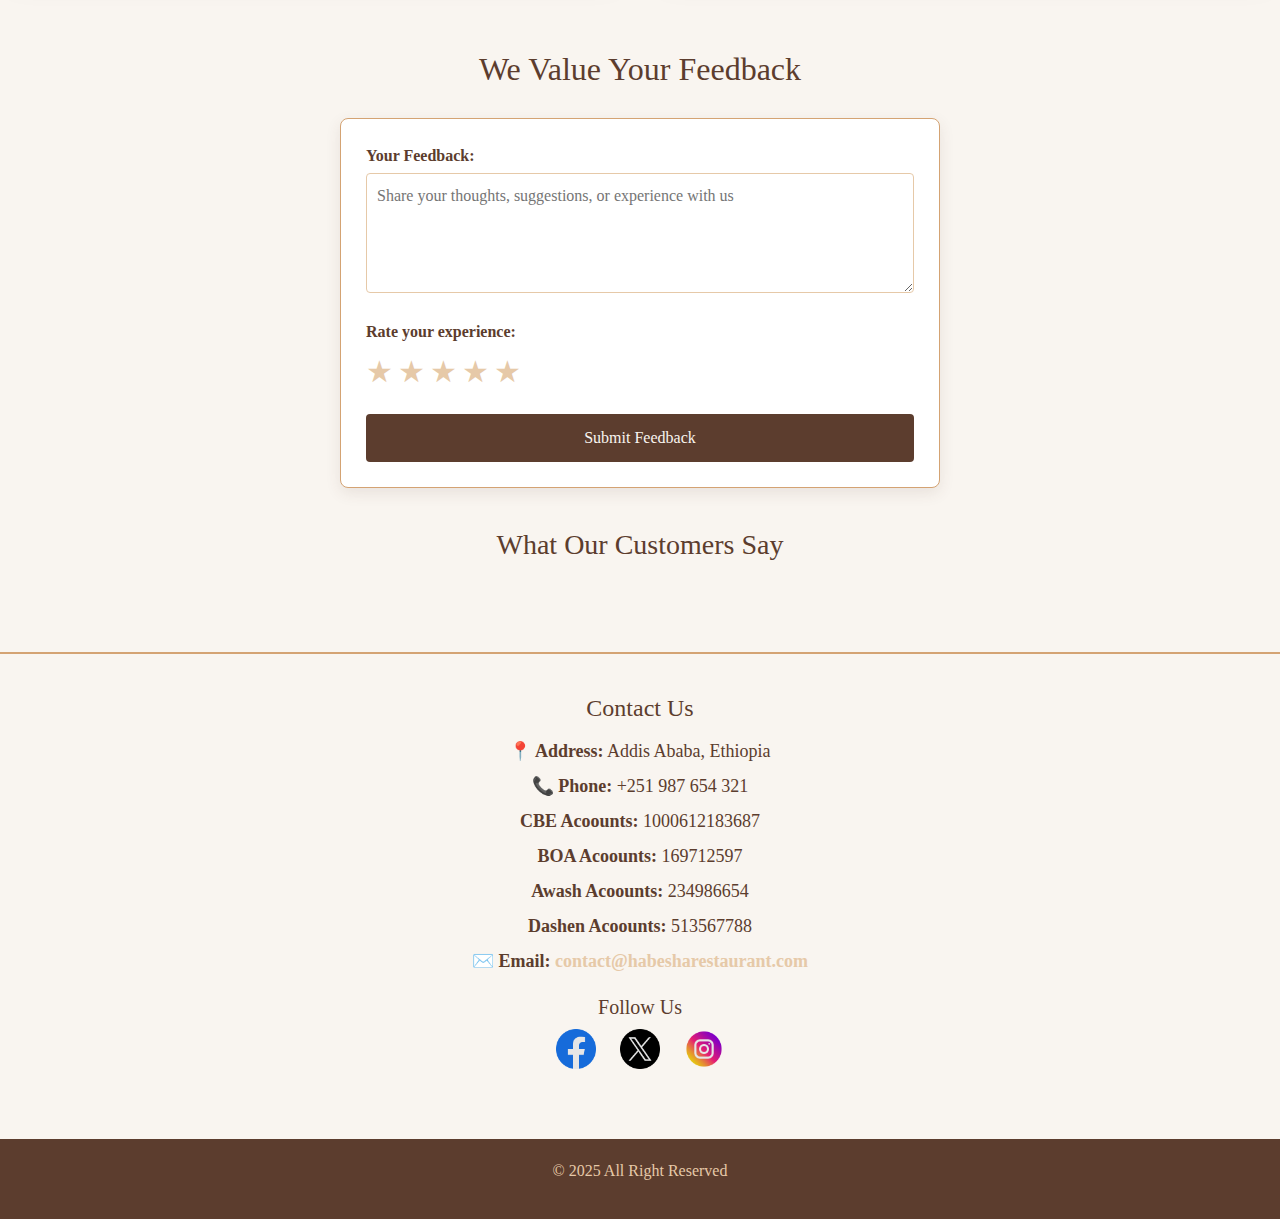
==== commit 2808964a: "adding bank account number" ====
--- a/index.html
+++ b/index.html
@@ -297,6 +297,10 @@
         <h2>Contact Us</h2>
         <p><strong>📍 Address:</strong> Addis Ababa, Ethiopia</p>
         <p><strong>📞 Phone:</strong> +251 987 654 321</p>
+        <p><strong>CBE Acoounts:</strong> 1000612183687</p>
+        <p><strong>BOA Acoounts:</strong> 169712597</p>
+        <p><strong>Awash Acoounts:</strong> 234986654</p>
+        <p><strong>Dashen Acoounts:</strong> 513567788</p>
         <p><strong>✉️ Email:</strong> <a href="mailto:contact@habesharestaurant.com">contact@habesharestaurant.com</a></p>
         
         <div class="social-media">
--- a/styles/style.css
+++ b/styles/style.css
@@ -863,4 +863,62 @@
 .dark-mode #authNav:not(.logout-btn) {
     background-color: var(--dark-primary);
     color: #f9f5f0;
+}
+
+/* Add these to your existing CSS */
+
+/* Menu toggle animation */
+.menu-toggle.active span:nth-child(1) {
+    transform: rotate(45deg) translate(5px, 5px);
+}
+
+.menu-toggle.active span:nth-child(2) {
+    opacity: 0;
+}
+
+.menu-toggle.active span:nth-child(3) {
+    transform: rotate(-45deg) translate(7px, -6px);
+}
+
+.menu-toggle span {
+    transition: transform 0.3s ease, opacity 0.3s ease;
+}
+
+/* Mobile menu styles */
+@media (max-width: 480px) {
+    .header nav {
+        position: absolute;
+        top: 60px;
+        left: 0;
+        width: 100%;
+        background-color: var(--header-bg);
+        box-shadow: 0 5px 10px var(--shadow-color);
+        max-height: 0;
+        overflow: hidden;
+        transition: max-height 0.3s ease, padding 0.3s ease;
+    }
+    
+    .header nav.active {
+        max-height: 500px;
+        padding: 10px 0;
+    }
+    
+    .header nav a {
+        width: 100%;
+        text-align: center;
+        padding: 10px 0;
+        margin: 0;
+        border-radius: 0;
+        border-bottom: 1px solid rgba(214, 163, 115, 0.2);
+    }
+    
+    .header nav a:hover {
+        background-color: var(--nav-hover-bg);
+        color: var(--nav-hover-text);
+    }
+    
+    .theme-switch-wrapper {
+        top: 15px;
+        right: 60px;
+    }
 }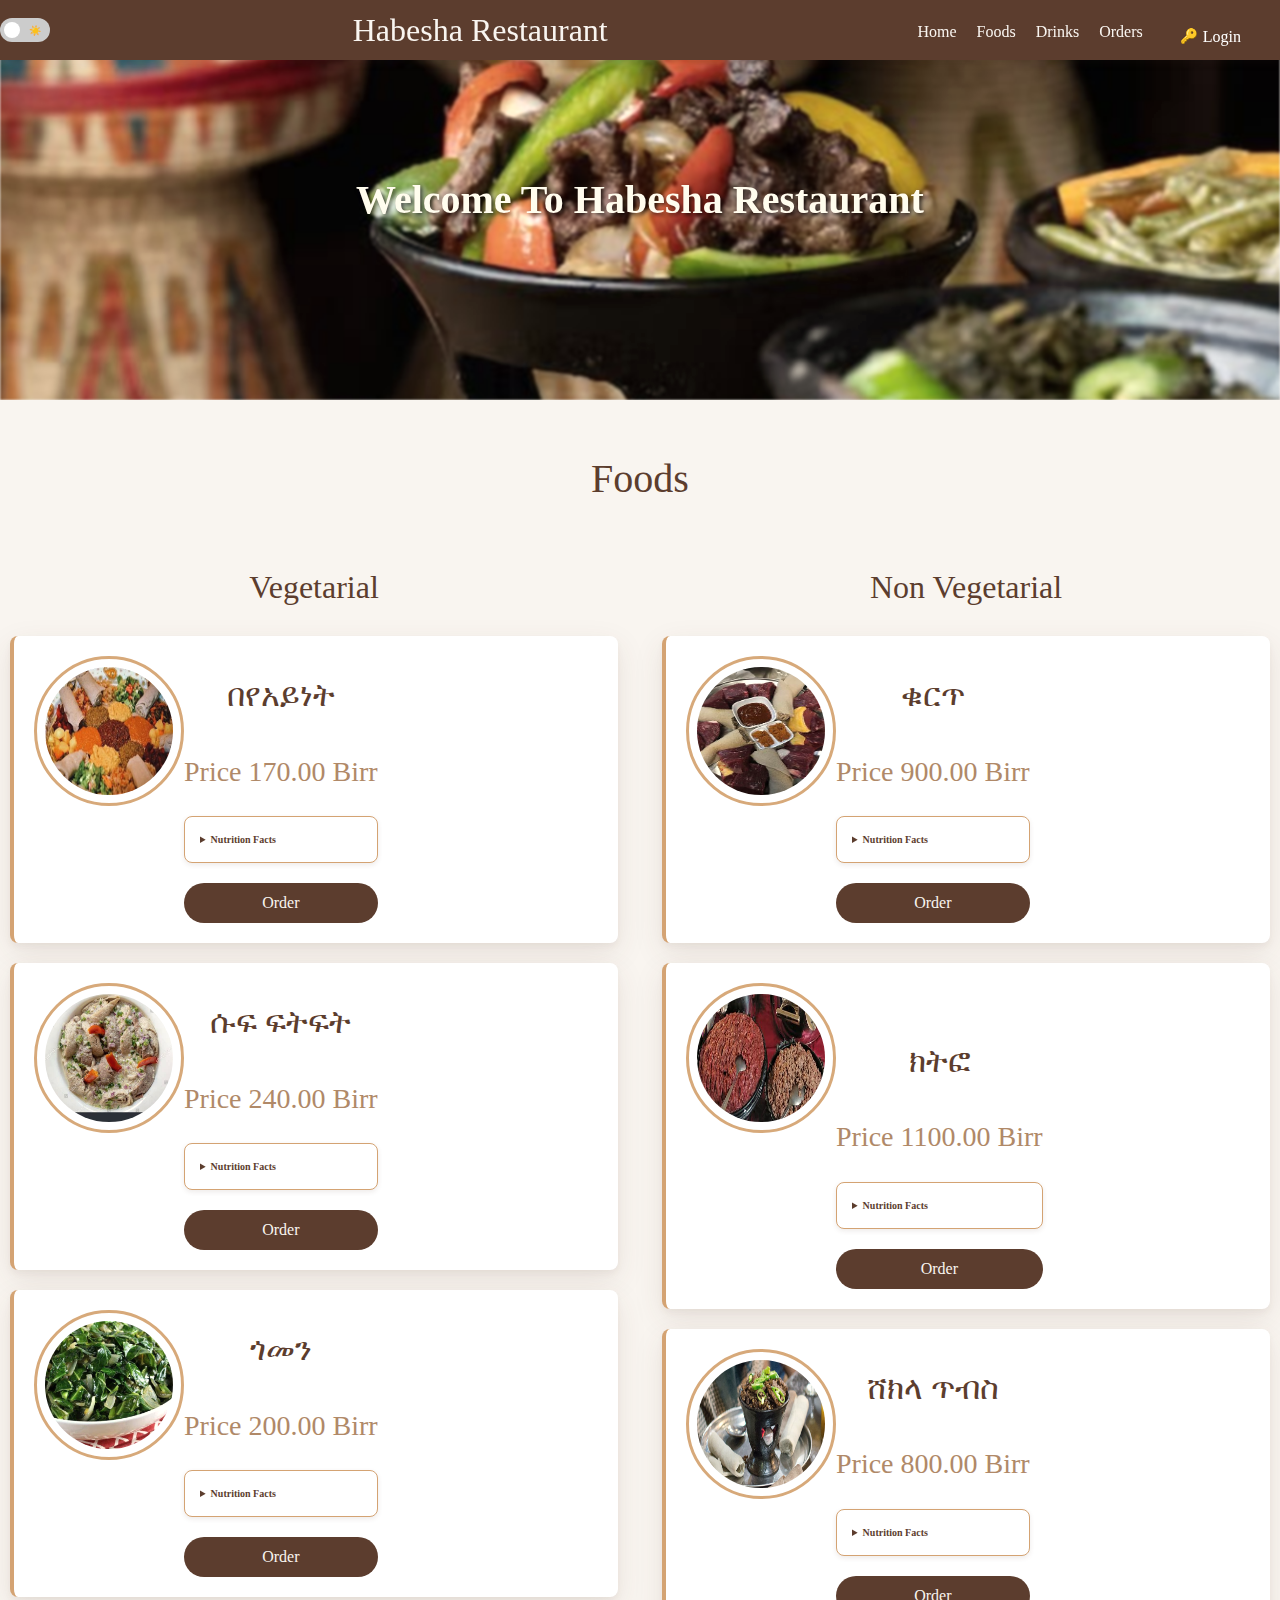
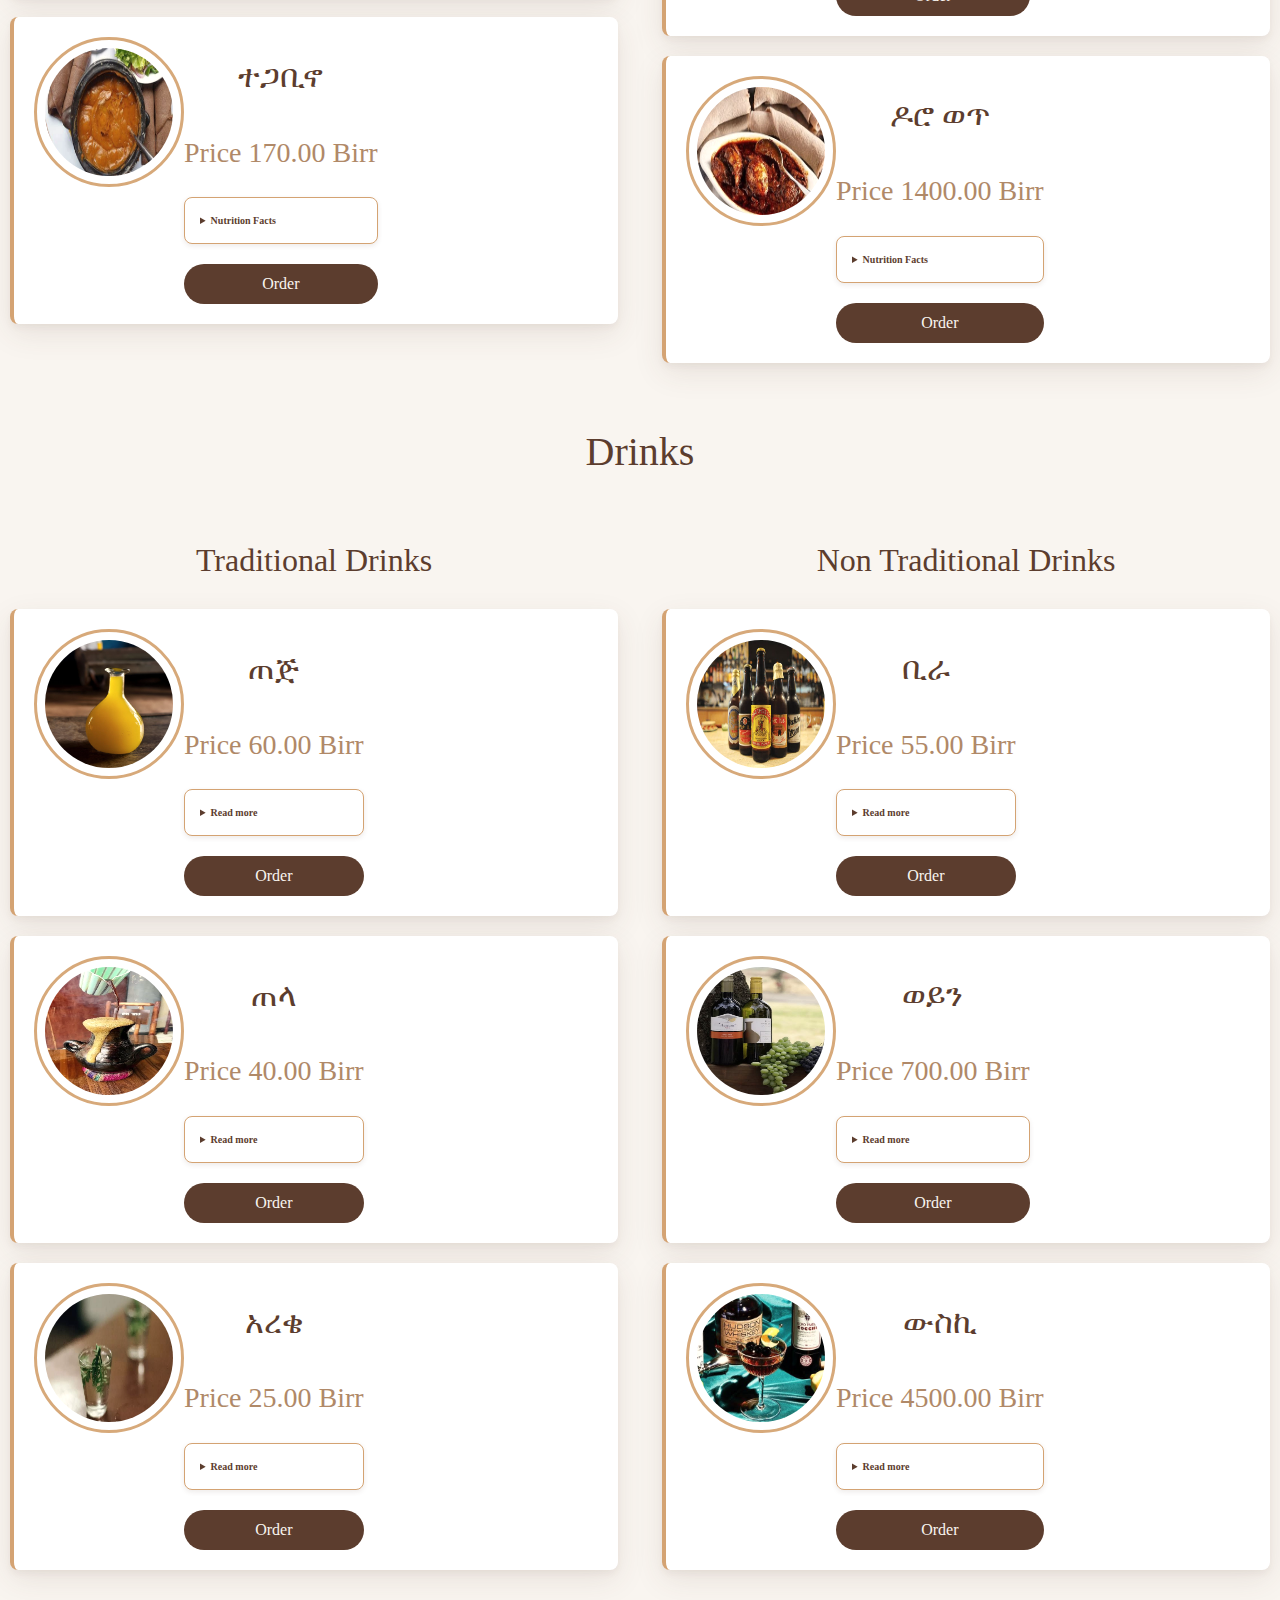
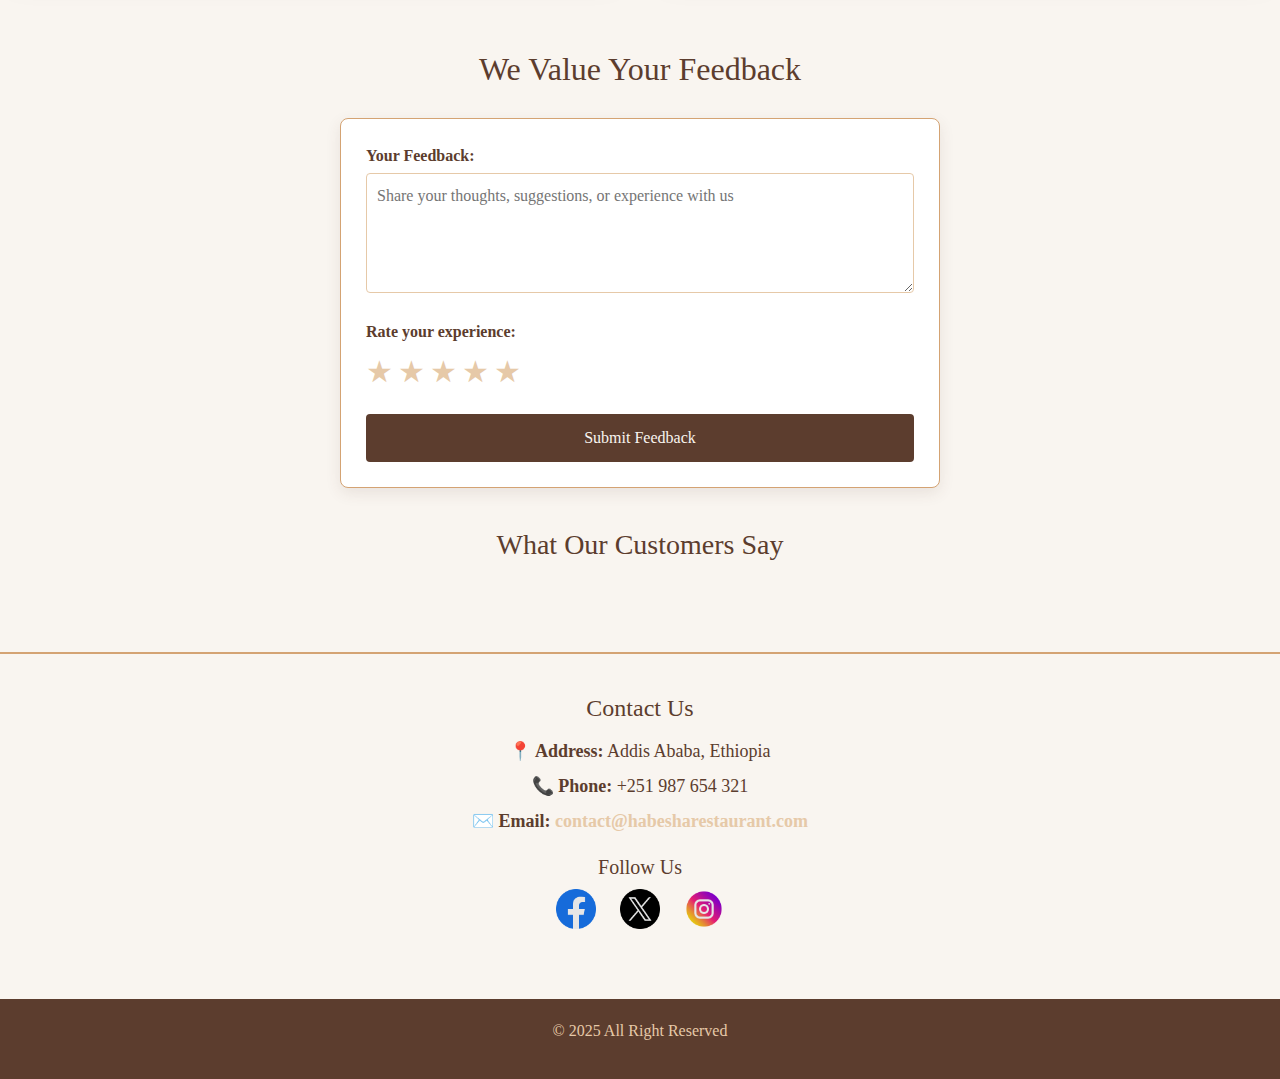
==== commit 32758500: "add address information and validate the account number length" ====
--- a/index.html
+++ b/index.html
@@ -297,10 +297,6 @@
         <h2>Contact Us</h2>
         <p><strong>📍 Address:</strong> Addis Ababa, Ethiopia</p>
         <p><strong>📞 Phone:</strong> +251 987 654 321</p>
-        <p><strong>CBE Acoounts:</strong> 1000612183687</p>
-        <p><strong>BOA Acoounts:</strong> 169712597</p>
-        <p><strong>Awash Acoounts:</strong> 234986654</p>
-        <p><strong>Dashen Acoounts:</strong> 513567788</p>
         <p><strong>✉️ Email:</strong> <a href="mailto:contact@habesharestaurant.com">contact@habesharestaurant.com</a></p>
         
         <div class="social-media">
